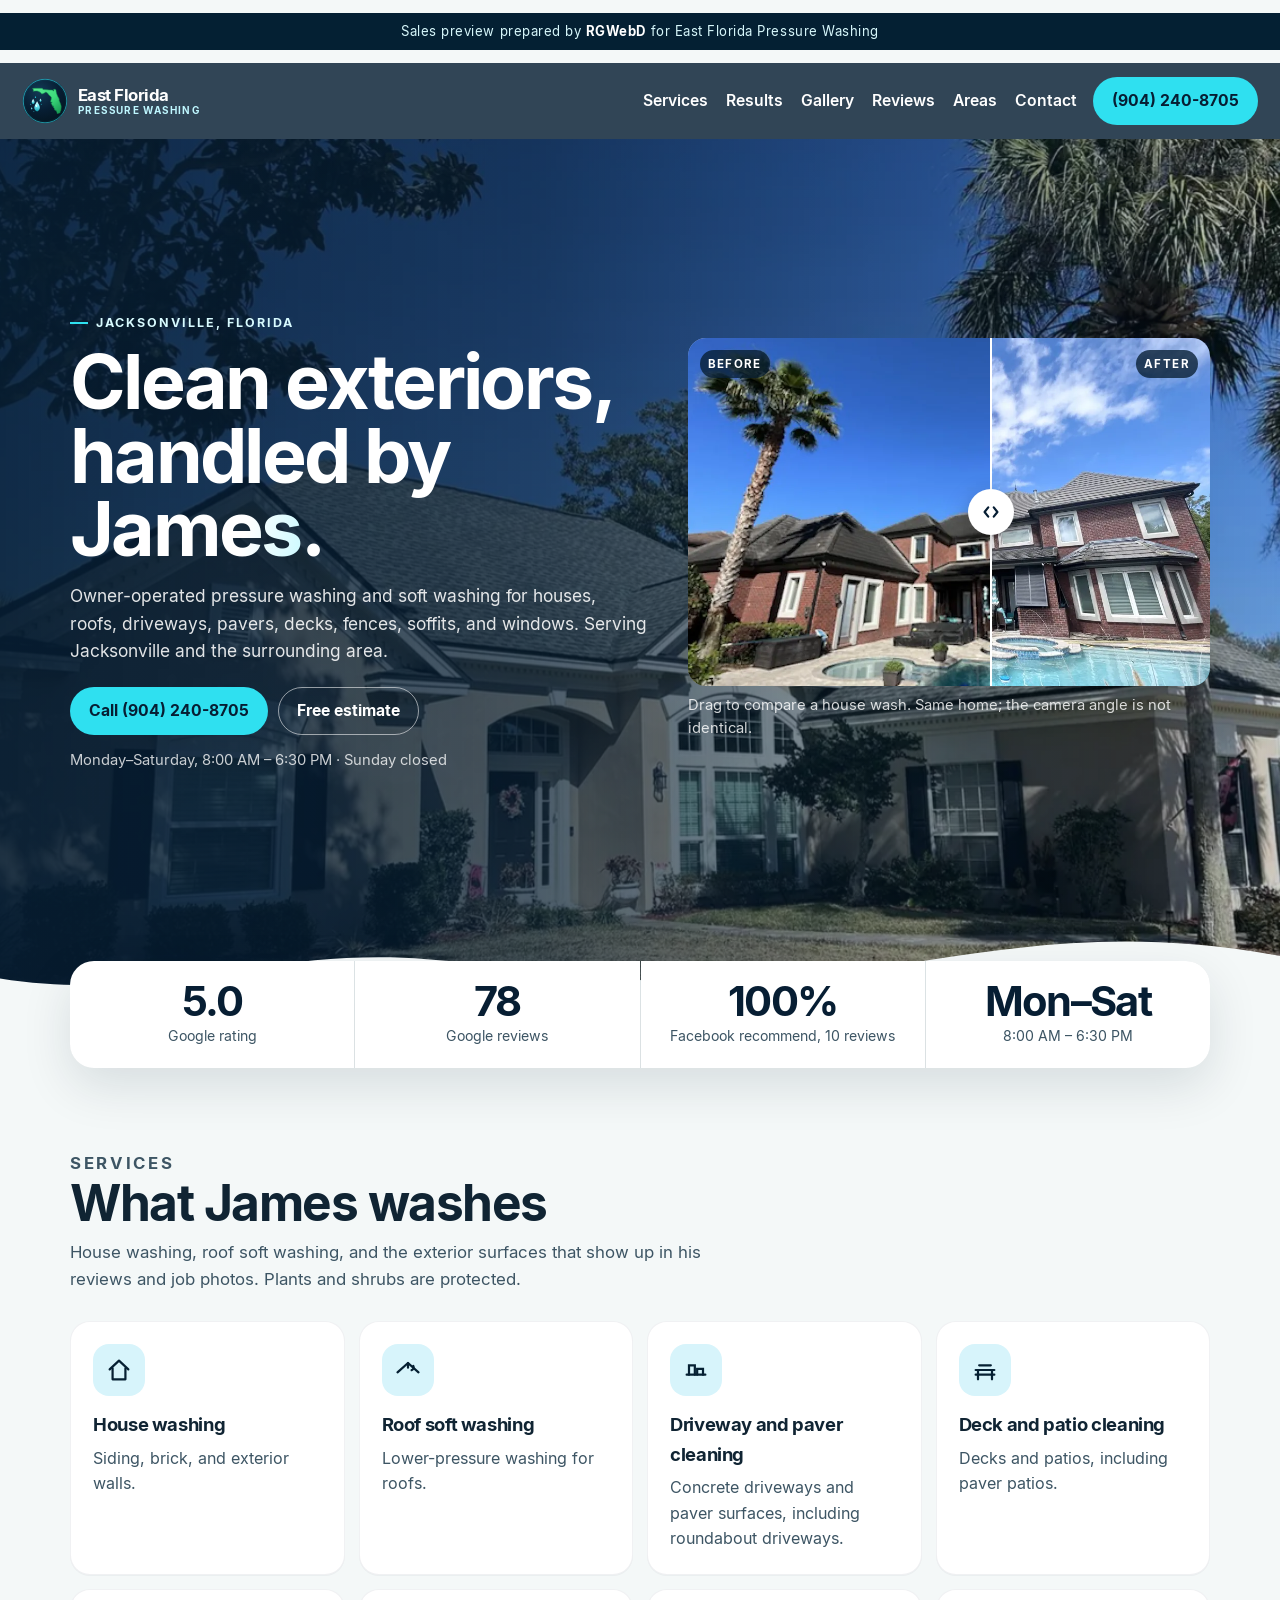
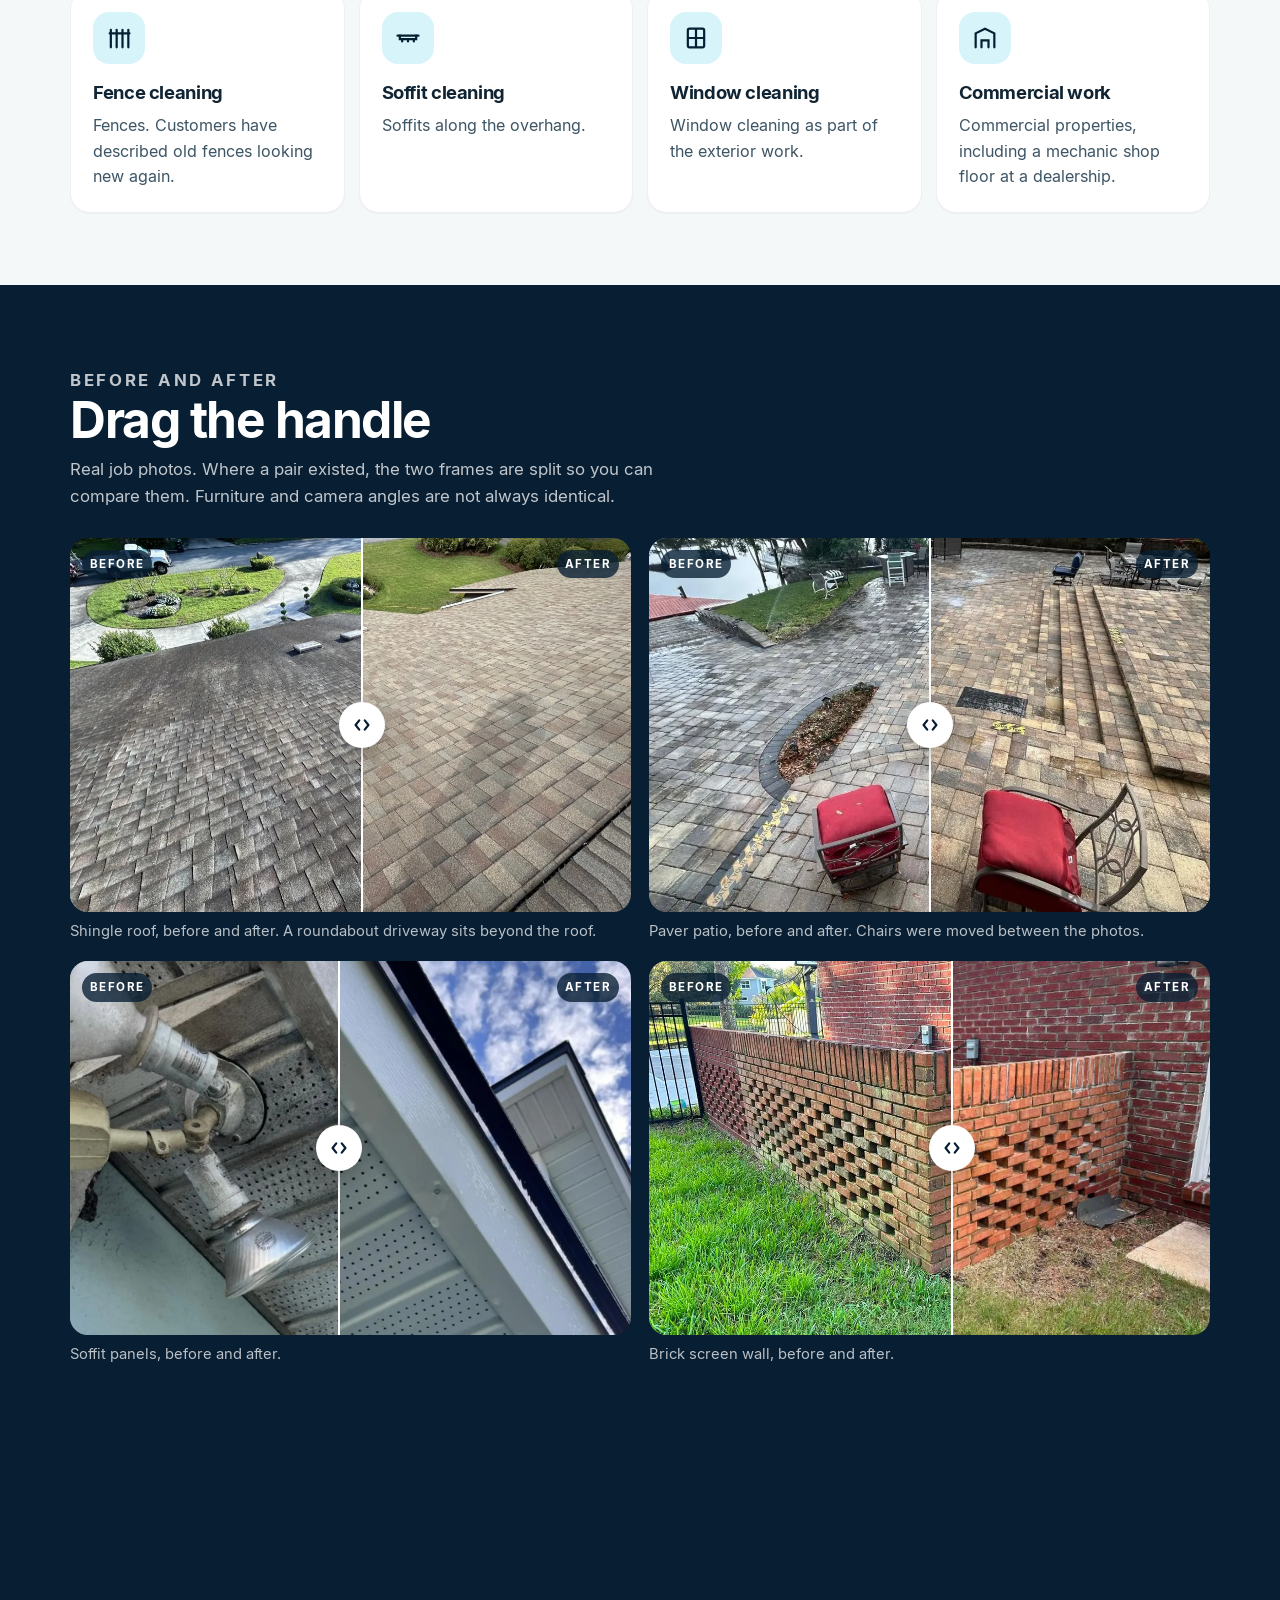
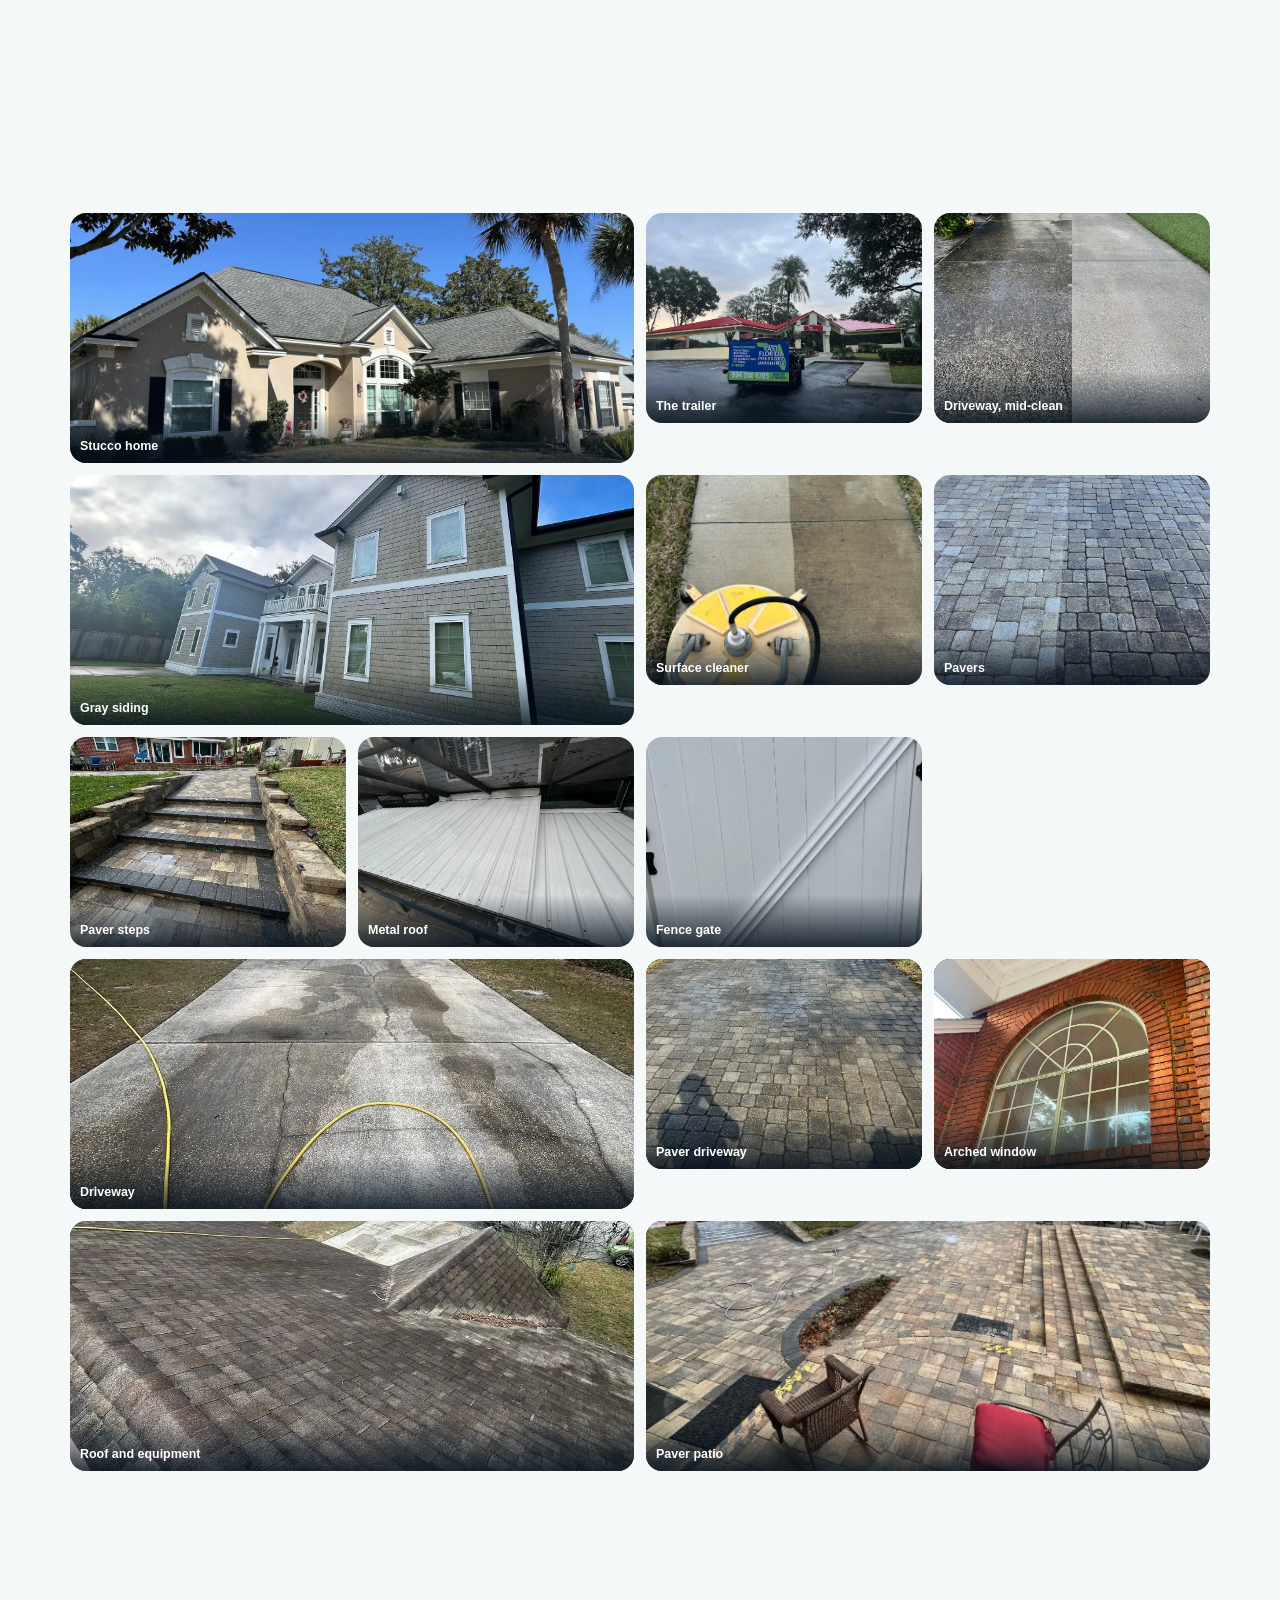
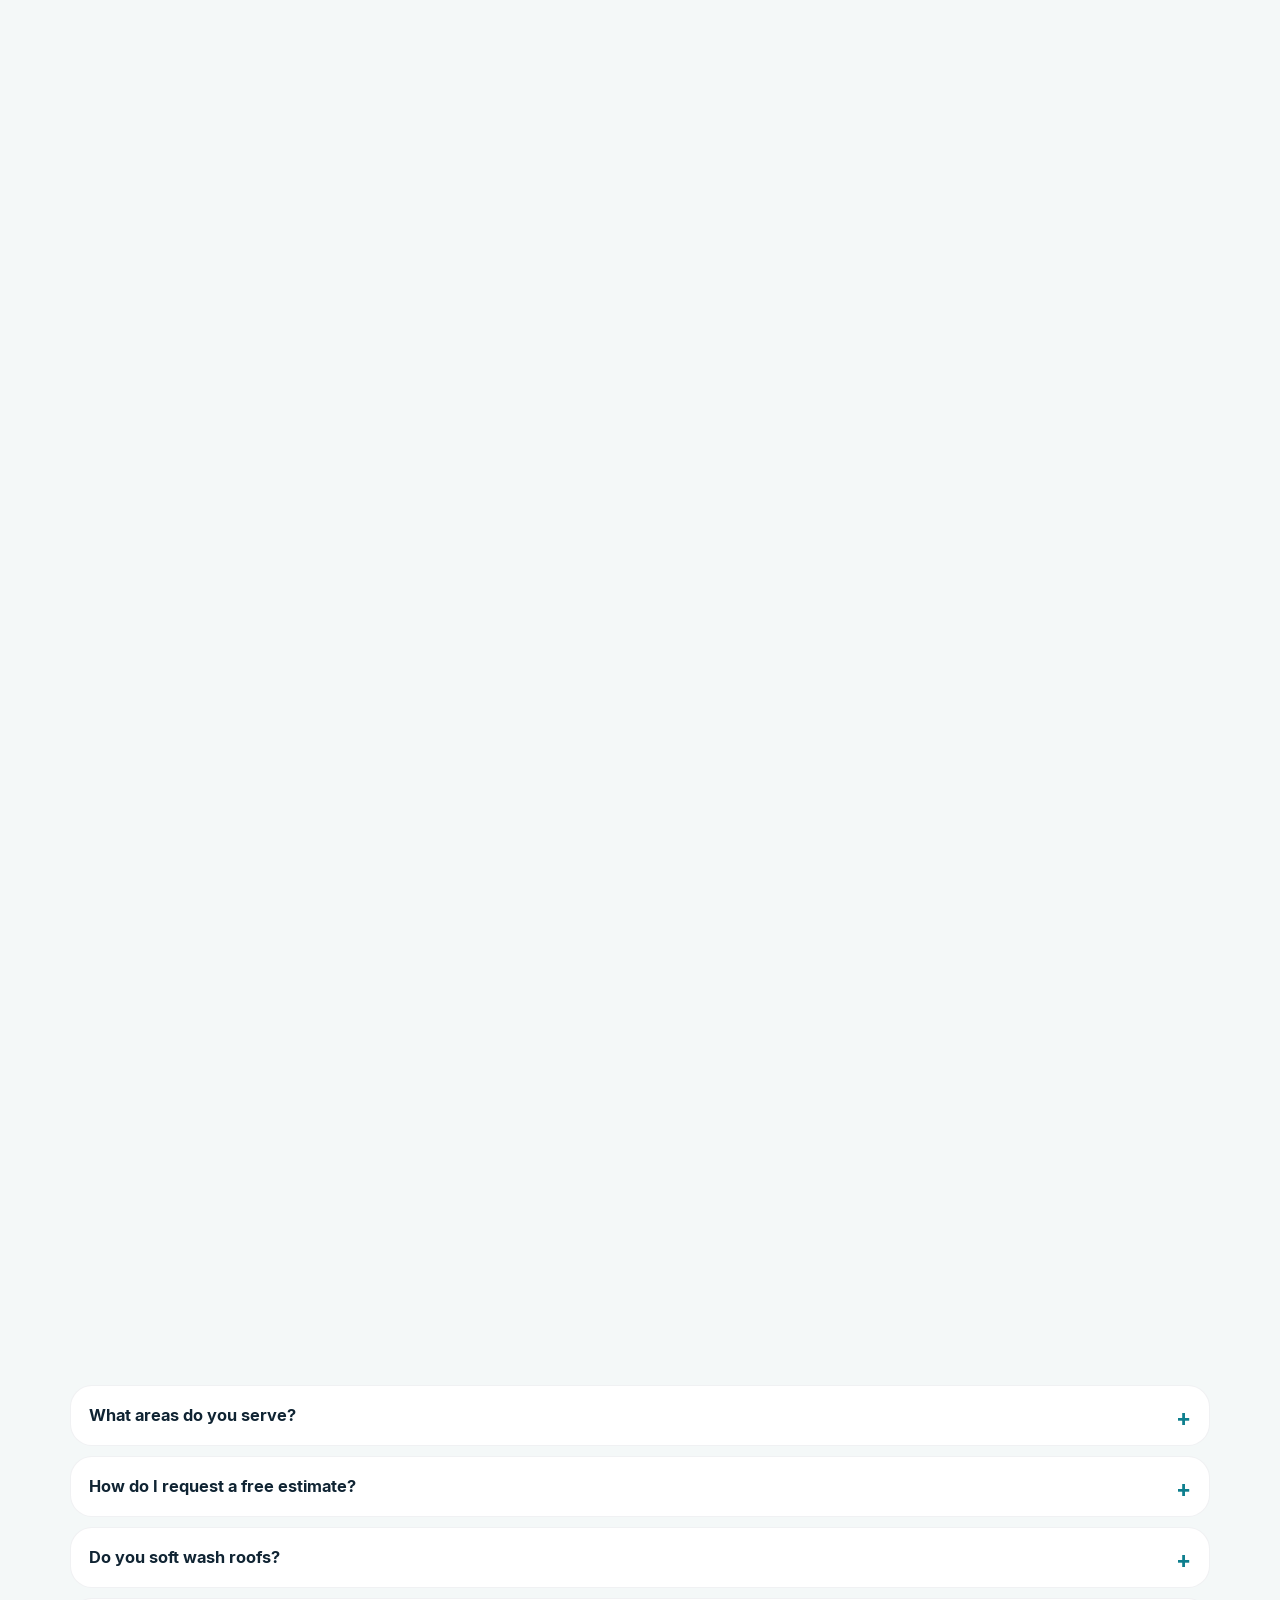
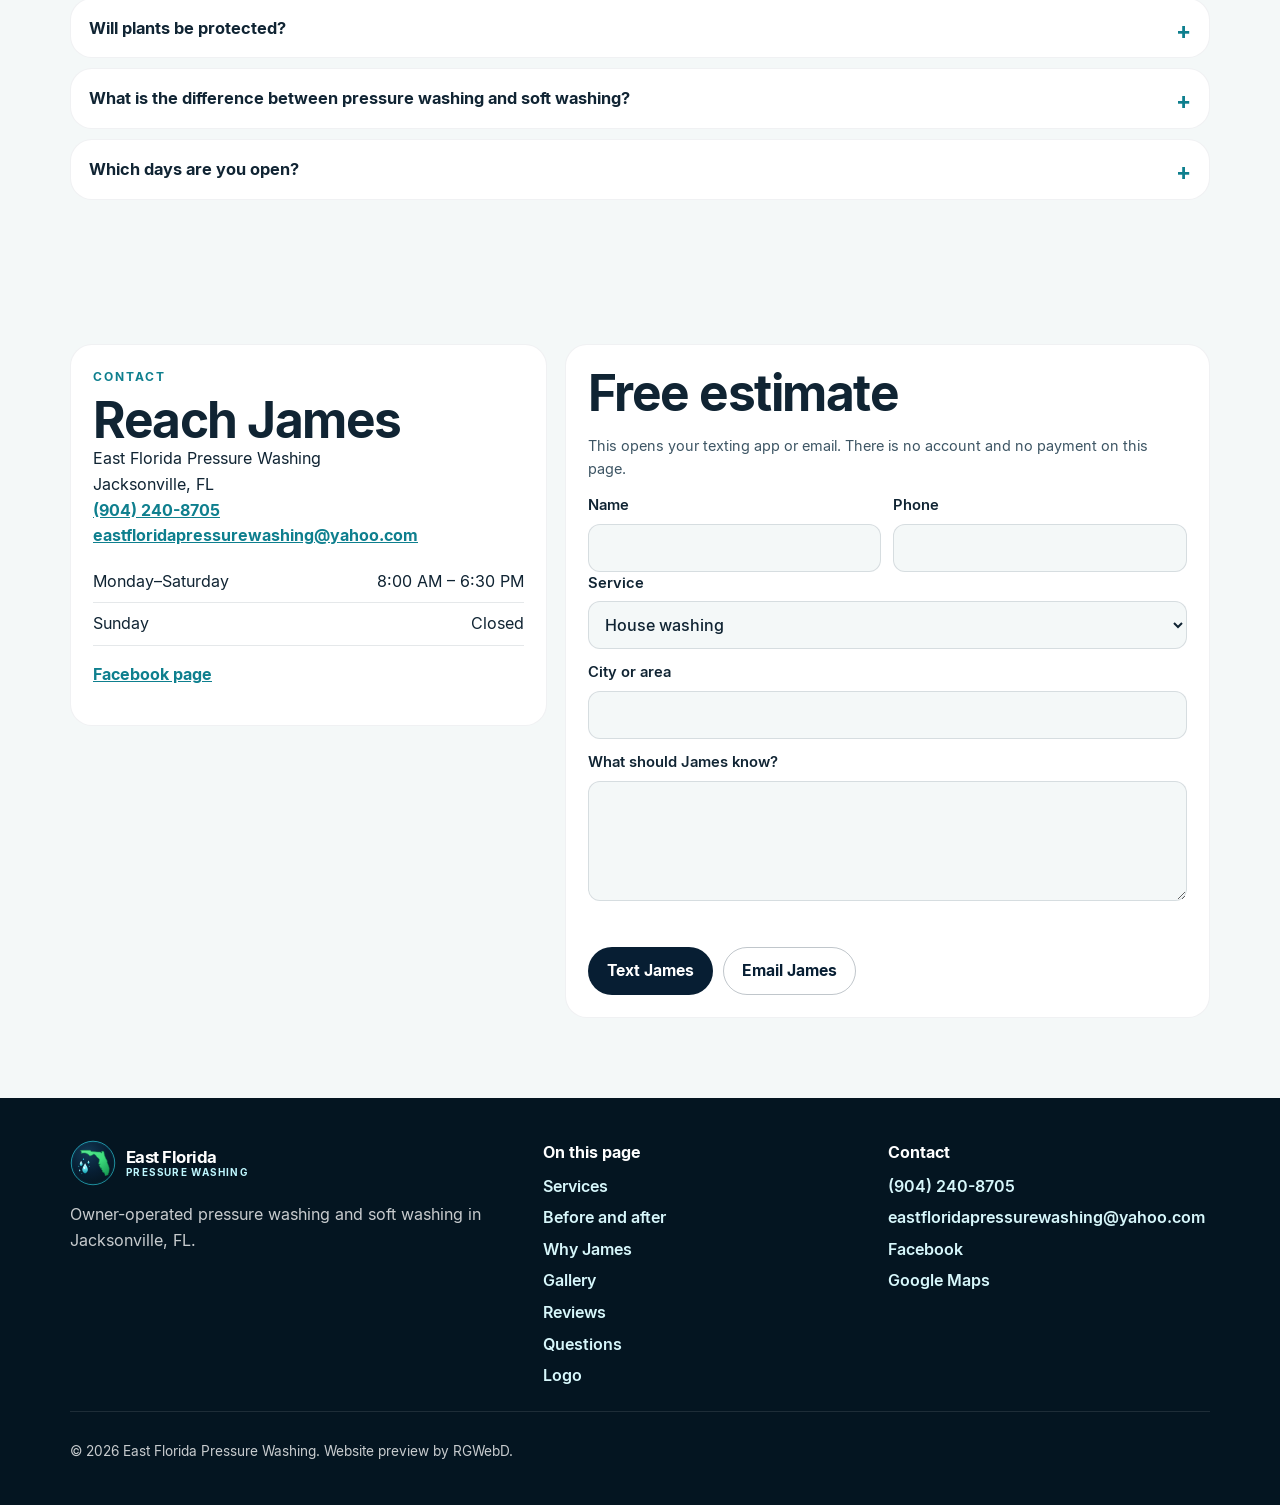
==== index.html @ ca0d7511 "Add the East Florida Pressure Washing preview site and logo. Build a static GitHub Pages site for th" ====
<!doctype html>
<html lang="en">
<head>
  <meta charset="utf-8">
  <meta name="viewport" content="width=device-width, initial-scale=1">
  <title>East Florida Pressure Washing | Jacksonville, FL</title>
  <meta name="description" content="Owner-operated pressure washing and soft washing in Jacksonville, FL. Houses, roofs, driveways, pavers, decks, fences, soffits, and windows. (904) 240-8705.">
  <meta name="theme-color" content="#071e33">
  <meta name="geo.region" content="US-FL">
  <meta name="geo.placename" content="Jacksonville">
  <link rel="icon" href="favicon-32.png" type="image/png" sizes="32x32">
  <link rel="apple-touch-icon" href="apple-touch-icon.png">
  <meta property="og:type" content="website">
  <meta property="og:title" content="East Florida Pressure Washing | Jacksonville, FL">
  <meta property="og:description" content="Owner-operated pressure washing and soft washing in Jacksonville, FL. Call or text James at (904) 240-8705.">
  <meta property="og:image" content="assets/og.jpg">
  <meta property="og:locale" content="en_US">
  <meta name="twitter:card" content="summary_large_image">
  <meta name="twitter:title" content="East Florida Pressure Washing | Jacksonville, FL">
  <meta name="twitter:description" content="Owner-operated pressure washing and soft washing in Jacksonville, FL. Call or text James at (904) 240-8705.">
  <meta name="twitter:image" content="assets/og.jpg">
  <link rel="stylesheet" href="css/styles.css">
  <script>document.documentElement.classList.add("js");</script>
  <script type="application/ld+json">
  {
    "@context": "https://schema.org",
    "@type": "HomeAndConstructionBusiness",
    "name": "East Florida Pressure Washing",
    "description": "Owner-operated pressure washing and soft washing serving Jacksonville, FL and the surrounding area.",
    "telephone": "+19042408705",
    "email": "eastfloridapressurewashing@yahoo.com",
    "image": "assets/og.jpg",
    "address": {
      "@type": "PostalAddress",
      "addressLocality": "Jacksonville",
      "addressRegion": "FL",
      "addressCountry": "US"
    },
    "geo": {
      "@type": "GeoCoordinates",
      "latitude": 30.34499,
      "longitude": -81.683107
    },
    "areaServed": [
      {"@type": "City", "name": "Jacksonville"},
      {"@type": "City", "name": "Orange Park"},
      {"@type": "City", "name": "Mandarin"},
      {"@type": "City", "name": "Arlington"},
      {"@type": "City", "name": "Southside"},
      {"@type": "City", "name": "Jacksonville Beach"},
      {"@type": "City", "name": "St. Johns"},
      {"@type": "City", "name": "Fleming Island"},
      {"@type": "City", "name": "Ponte Vedra"}
    ],
    "openingHoursSpecification": [{
      "@type": "OpeningHoursSpecification",
      "dayOfWeek": ["Monday", "Tuesday", "Wednesday", "Thursday", "Friday", "Saturday"],
      "opens": "08:00",
      "closes": "18:30"
    }],
    "aggregateRating": {
      "@type": "AggregateRating",
      "ratingValue": "5.0",
      "reviewCount": "78",
      "bestRating": "5",
      "worstRating": "1"
    },
    "founder": { "@type": "Person", "name": "James", "jobTitle": "Owner-operator" },
    "sameAs": ["https://www.facebook.com/profile.php?id=100084247641778"],
    "hasMap": "https://www.google.com/maps/place/East+Florida+Pressure+Washing/@30.34499,-81.683107,10z/data=!3m1!4b1!4m6!3m5!1s0x2e1ce07727f0bdd7:0x2def503912a75bde!8m2!3d30.34499!4d-81.683107!16s%2Fg%2F11kryl_qqk",
    "hasOfferCatalog": {
      "@type": "OfferCatalog",
      "name": "Cleaning services",
      "itemListElement": [
        {"@type": "Offer", "itemOffered": {"@type": "Service", "name": "House washing"}},
        {"@type": "Offer", "itemOffered": {"@type": "Service", "name": "Roof soft washing"}},
        {"@type": "Offer", "itemOffered": {"@type": "Service", "name": "Driveway and paver cleaning"}},
        {"@type": "Offer", "itemOffered": {"@type": "Service", "name": "Deck and patio cleaning"}},
        {"@type": "Offer", "itemOffered": {"@type": "Service", "name": "Fence cleaning"}},
        {"@type": "Offer", "itemOffered": {"@type": "Service", "name": "Soffit cleaning"}},
        {"@type": "Offer", "itemOffered": {"@type": "Service", "name": "Window cleaning"}},
        {"@type": "Offer", "itemOffered": {"@type": "Service", "name": "Commercial cleaning"}}
      ]
    },
    "review": [
      {"@type": "Review", "author": {"@type": "Person", "name": "John Conlin"}, "reviewBody": "James arrived to pressure wash my home prior to be painted in the next few days and I also requested that he do my paved driveway. I couldn't be more pleased. The house looks amazing and my driveway looks brand new."},
      {"@type": "Review", "author": {"@type": "Person", "name": "Molly Katsma"}, "reviewBody": "James did an awesome job on our home! He arrived on time and was so professional. The house looks like it's been freshly painted and our old fence looks brand new again!"},
      {"@type": "Review", "author": {"@type": "Person", "name": "Phil Freo Sr."}, "reviewBody": "He did a great job on my roundabout driveway. Would definitely recommend him, I'll be using him again."},
      {"@type": "Review", "author": {"@type": "Person", "name": "Ashley Ann McGehee"}, "reviewBody": "James was awesome! I came home from work to a beautiful house and fence that looked brand new! I was also very grateful to see that my many plants were left unharmed. 10 out of 10 recommend."},
      {"@type": "Review", "author": {"@type": "Person", "name": "Mary Castor"}, "reviewBody": "James soft washed my roof a few weeks ago and I highly recommend him. Not only did he do a great job, but he communicated with me and showed up when he said he would. As a bonus, he's just a nice guy."},
      {"@type": "Review", "author": {"@type": "Person", "name": "Jon Dolman"}, "reviewBody": "James is outstanding and we couldn't be happier with the services he provides. Great young man building his business, works hard and produces great results. Great attention to detail, careful with his equipment around the property and neighborhood, and top notch customer service."},
      {"@type": "Review", "author": {"@type": "Organization", "name": "Guardian Group"}, "reviewBody": "He was on time, polite, and very professional! Highly recommend!"}
    ]
  }
  </script>
</head>
<body>
  <a class="skip" href="#main">Skip to content</a>
  <p class="preview-bar">Sales preview prepared by <strong>RGWebD</strong> for East Florida Pressure Washing</p>
  <header class="site-header">
    <a class="brand" href="index.html">
      <img src="assets/logo/badge.svg" width="46" height="46" alt="">
      <span>East Florida<small>Pressure Washing</small></span>
    </a>
    <button class="nav-toggle" type="button" aria-expanded="false" aria-controls="site-nav">
      <span></span>
      <span class="visually-hidden">Menu</span>
    </button>
    <ul id="site-nav" class="site-nav">
      <li><a href="#services">Services</a></li>
      <li><a href="#results">Results</a></li>
      <li><a href="#gallery">Gallery</a></li>
      <li><a href="#reviews">Reviews</a></li>
      <li><a href="#areas">Areas</a></li>
      <li><a href="#estimate">Contact</a></li>
    </ul>
    <a class="btn btn-aqua header-cta" href="tel:+19042408705">(904) 240-8705</a>
  </header>

  <main id="main">
    <section class="hero">
      <div class="hero-media">
        <img src="assets/img/hero.webp" width="1300" height="974" alt="Single-story stucco home with palm trees and a gray shingle roof" fetchpriority="high">
      </div>
      <div class="hero-shade"></div>
      <div class="drops" aria-hidden="true">
        <i style="left:6%;animation-duration:8.5s"></i>
        <i style="left:14%;width:5px;height:8px;animation-duration:11s;animation-delay:-3s"></i>
        <i style="left:28%;animation-duration:9.5s;animation-delay:-6s"></i>
        <i style="left:46%;width:6px;height:9px;animation-duration:12s;animation-delay:-1s"></i>
        <i style="left:63%;animation-duration:10s;animation-delay:-4s"></i>
        <i style="left:74%;width:5px;height:8px;animation-duration:8s;animation-delay:-7s"></i>
        <i style="left:86%;animation-duration:13s;animation-delay:-2s"></i>
        <i style="left:93%;width:4px;height:7px;animation-duration:9s;animation-delay:-5s"></i>
      </div>
      <div class="wrap hero-grid">
        <div>
          <p class="kicker">Jacksonville, Florida</p>
          <h1>Clean exteriors, handled by <em>James</em>.</h1>
          <p class="hero-lead">Owner-operated pressure washing and soft washing for houses, roofs, driveways, pavers, decks, fences, soffits, and windows. Serving Jacksonville and the surrounding area.</p>
          <div class="hero-actions">
            <a class="btn btn-aqua" href="tel:+19042408705">Call (904) 240-8705</a>
            <a class="btn btn-ghost" href="#estimate">Free estimate</a>
          </div>
          <p class="hero-hours">Monday–Saturday, 8:00 AM – 6:30 PM · Sunday closed</p>
        </div>
        <figure class="ba" data-ba>
          <div class="ba-frame">
            <img class="ba-after" src="assets/img/ba/house-after.webp" width="1080" height="673" alt="After: brick home and pool with a lighter roof and no ladder">
            <div class="ba-before">
              <img src="assets/img/ba/house-before.webp" width="1080" height="673" alt="">
            </div>
            <span class="ba-tag ba-tag-before">Before</span>
            <span class="ba-tag ba-tag-after">After</span>
            <span class="ba-handle" aria-hidden="true"></span>
            <input type="range" min="0" max="100" value="58" aria-label="Drag to compare the house before and after">
          </div>
          <figcaption>Drag to compare a house wash. Same home; the camera angle is not identical.</figcaption>
        </figure>
      </div>
      <svg class="wave" viewBox="0 0 1440 80" preserveAspectRatio="none" aria-hidden="true">
        <path fill="#f4f8f8" d="M0 48c180 32 300-40 480-24s300 48 480 16 300-56 480-20v60H0z"/>
      </svg>
    </section>

    <section class="stats" aria-label="Ratings and hours">
      <div class="wrap">
        <div class="stats-grid">
          <div class="stat">
            <strong data-count="5" data-decimals="1">5.0</strong>
            <span>Google rating</span>
          </div>
          <div class="stat">
            <strong data-count="78">78</strong>
            <span>Google reviews</span>
          </div>
          <div class="stat">
            <strong data-count="100" data-suffix="%">100%</strong>
            <span>Facebook recommend, 10 reviews</span>
          </div>
          <div class="stat">
            <strong>Mon–Sat</strong>
            <span>8:00 AM – 6:30 PM</span>
          </div>
        </div>
      </div>
    </section>

    <section class="section" id="services">
      <div class="wrap">
        <div class="section-head reveal">
          <p class="eyebrow">Services</p>
          <h2>What James washes</h2>
          <p>House washing, roof soft washing, and the exterior surfaces that show up in his reviews and job photos. Plants and shrubs are protected.</p>
        </div>
        <div class="service-grid">
          <article class="service-card reveal">
            <div class="icon" aria-hidden="true"><svg viewBox="0 0 24 24" fill="none" stroke="currentColor" stroke-width="1.7" stroke-linecap="round" stroke-linejoin="round"><path d="M4 11.5 12 4l8 7.5"/><path d="M6.5 10.5V20h11v-9.5"/></svg></div>
            <h3>House washing</h3>
            <p>Siding, brick, and exterior walls.</p>
          </article>
          <article class="service-card reveal">
            <div class="icon" aria-hidden="true"><svg viewBox="0 0 24 24" fill="none" stroke="currentColor" stroke-width="1.7" stroke-linecap="round" stroke-linejoin="round"><path d="M3 14 12 6l9 8"/><path d="M12 6v4"/><path d="M16.5 8.5c.8 1.4.2 3.2-1.4 3.6"/></svg></div>
            <h3>Roof soft washing</h3>
            <p>Lower-pressure washing for roofs.</p>
          </article>
          <article class="service-card reveal">
            <div class="icon" aria-hidden="true"><svg viewBox="0 0 24 24" fill="none" stroke="currentColor" stroke-width="1.7" stroke-linecap="round"><path d="M4 16h16"/><path d="M6 16V8h5v8"/><path d="M13 16v-5h5v5"/></svg></div>
            <h3>Driveway and paver cleaning</h3>
            <p>Concrete driveways and paver surfaces, including roundabout driveways.</p>
          </article>
          <article class="service-card reveal">
            <div class="icon" aria-hidden="true"><svg viewBox="0 0 24 24" fill="none" stroke="currentColor" stroke-width="1.7" stroke-linecap="round"><path d="M4 16h16M4 12h16M7 8h10"/><path d="M6 20v-8M18 20v-8"/></svg></div>
            <h3>Deck and patio cleaning</h3>
            <p>Decks and patios, including paver patios.</p>
          </article>
          <article class="service-card reveal">
            <div class="icon" aria-hidden="true"><svg viewBox="0 0 24 24" fill="none" stroke="currentColor" stroke-width="1.7" stroke-linecap="round"><path d="M5 20V5M10 20V5M15 20V5M20 20V5M4 8h17"/></svg></div>
            <h3>Fence cleaning</h3>
            <p>Fences. Customers have described old fences looking new again.</p>
          </article>
          <article class="service-card reveal">
            <div class="icon" aria-hidden="true"><svg viewBox="0 0 24 24" fill="none" stroke="currentColor" stroke-width="1.7" stroke-linecap="round"><path d="M3 10h18"/><path d="M5 10v3h14v-3"/><path d="M7 13v2M12 13v2M17 13v2"/></svg></div>
            <h3>Soffit cleaning</h3>
            <p>Soffits along the overhang.</p>
          </article>
          <article class="service-card reveal">
            <div class="icon" aria-hidden="true"><svg viewBox="0 0 24 24" fill="none" stroke="currentColor" stroke-width="1.7"><rect x="5" y="4" width="14" height="16" rx="1.5"/><path d="M12 4v16M5 12h14"/></svg></div>
            <h3>Window cleaning</h3>
            <p>Window cleaning as part of the exterior work.</p>
          </article>
          <article class="service-card reveal">
            <div class="icon" aria-hidden="true"><svg viewBox="0 0 24 24" fill="none" stroke="currentColor" stroke-width="1.7" stroke-linecap="round"><path d="M4 20V8l8-4 8 4v12"/><path d="M9 20v-6h6v6"/></svg></div>
            <h3>Commercial work</h3>
            <p>Commercial properties, including a mechanic shop floor at a dealership.</p>
          </article>
        </div>
      </div>
    </section>

    <section class="section results" id="results">
      <div class="wrap">
        <div class="section-head reveal">
          <p class="eyebrow">Before and after</p>
          <h2>Drag the handle</h2>
          <p>Real job photos. Where a pair existed, the two frames are split so you can compare them. Furniture and camera angles are not always identical.</p>
        </div>
        <div class="ba-grid">
          <figure class="ba reveal" data-ba>
            <div class="ba-frame">
              <img class="ba-after" src="assets/img/ba/roof-after.webp" width="1170" height="729" alt="After: lighter shingle roof above a roundabout driveway" loading="lazy">
              <div class="ba-before"><img src="assets/img/ba/roof-before.webp" width="1170" height="729" alt="" loading="lazy"></div>
              <span class="ba-tag ba-tag-before">Before</span>
              <span class="ba-tag ba-tag-after">After</span>
              <span class="ba-handle" aria-hidden="true"></span>
              <input type="range" min="0" max="100" value="52" aria-label="Compare roof before and after">
            </div>
            <figcaption>Shingle roof, before and after. A roundabout driveway sits beyond the roof.</figcaption>
          </figure>
          <figure class="ba reveal" data-ba>
            <div class="ba-frame">
              <img class="ba-after" src="assets/img/ba/patio-after.webp" width="1170" height="679" alt="After: lighter paver patio beside the water" loading="lazy">
              <div class="ba-before"><img src="assets/img/ba/patio-before.webp" width="1170" height="678" alt="" loading="lazy"></div>
              <span class="ba-tag ba-tag-before">Before</span>
              <span class="ba-tag ba-tag-after">After</span>
              <span class="ba-handle" aria-hidden="true"></span>
              <input type="range" min="0" max="100" value="50" aria-label="Compare paver patio before and after">
            </div>
            <figcaption>Paver patio, before and after. Chairs were moved between the photos.</figcaption>
          </figure>
          <figure class="ba reveal" data-ba>
            <div class="ba-frame">
              <img class="ba-after" src="assets/img/ba/soffit-after.webp" width="1536" height="958" alt="After: clean white soffit panels and light fixtures" loading="lazy">
              <div class="ba-before"><img src="assets/img/ba/soffit-before.webp" width="1536" height="958" alt="" loading="lazy"></div>
              <span class="ba-tag ba-tag-before">Before</span>
              <span class="ba-tag ba-tag-after">After</span>
              <span class="ba-handle" aria-hidden="true"></span>
              <input type="range" min="0" max="100" value="48" aria-label="Compare soffit before and after">
            </div>
            <figcaption>Soffit panels, before and after.</figcaption>
          </figure>
          <figure class="ba reveal" data-ba>
            <div class="ba-frame">
              <img class="ba-after" src="assets/img/ba/brick-after.webp" width="1300" height="974" alt="After: cleaner red brick screen wall" loading="lazy">
              <div class="ba-before"><img src="assets/img/ba/brick-before.webp" width="1105" height="827" alt="" loading="lazy"></div>
              <span class="ba-tag ba-tag-before">Before</span>
              <span class="ba-tag ba-tag-after">After</span>
              <span class="ba-handle" aria-hidden="true"></span>
              <input type="range" min="0" max="100" value="54" aria-label="Compare brick screen wall before and after">
            </div>
            <figcaption>Brick screen wall, before and after.</figcaption>
          </figure>
          <figure class="ba reveal" data-ba>
            <div class="ba-frame">
              <img class="ba-after" src="assets/img/ba/foundation-after.webp" width="1800" height="1350" alt="After: brick at the base of a home with the dark band cleaned" loading="lazy">
              <div class="ba-before"><img src="assets/img/ba/foundation-before.webp" width="1800" height="1350" alt="" loading="lazy"></div>
              <span class="ba-tag ba-tag-before">Before</span>
              <span class="ba-tag ba-tag-after">After</span>
              <span class="ba-handle" aria-hidden="true"></span>
              <input type="range" min="0" max="100" value="50" aria-label="Compare brick at the base of a home before and after">
            </div>
            <figcaption>Brick along the base of a home, before and after.</figcaption>
          </figure>
          <figure class="ba reveal" data-ba>
            <div class="ba-frame">
              <img class="ba-after" src="assets/img/ba/concrete-after.webp" width="1080" height="673" alt="After: cleaner concrete wall on a low building" loading="lazy">
              <div class="ba-before"><img src="assets/img/ba/concrete-before.webp" width="1080" height="673" alt="" loading="lazy"></div>
              <span class="ba-tag ba-tag-before">Before</span>
              <span class="ba-tag ba-tag-after">After</span>
              <span class="ba-handle" aria-hidden="true"></span>
              <input type="range" min="0" max="100" value="46" aria-label="Compare concrete wall before and after">
            </div>
            <figcaption>Concrete wall, before and after.</figcaption>
          </figure>
        </div>
      </div>
    </section>

    <section class="section" id="why">
      <div class="wrap">
        <div class="section-head reveal">
          <p class="eyebrow">Why James</p>
          <h2>One person, on the property</h2>
          <p>East Florida Pressure Washing is owner-operated. The notes below come from how customers describe the work, not from a script.</p>
        </div>
        <div class="why-layout">
          <blockquote class="quote-card reveal">
            <p>“The house looks amazing and my driveway looks brand new.”</p>
            <footer>John Conlin</footer>
          </blockquote>
          <article class="why-card reveal">
            <div class="mark" aria-hidden="true">
              <svg width="22" height="22" viewBox="0 0 24 24" fill="none" stroke="currentColor" stroke-width="1.8"><circle cx="12" cy="8" r="3"/><path d="M5 19c1.5-3 3.8-4.5 7-4.5S17.5 16 19 19"/></svg>
            </div>
            <h3>Owner-operated</h3>
            <p>James does the work. Reviews address him by name, and Jon Dolman described him as a young man building his business.</p>
          </article>
          <article class="why-card reveal">
            <div class="mark" aria-hidden="true">
              <svg width="22" height="22" viewBox="0 0 24 24" fill="none" stroke="currentColor" stroke-width="1.8"><circle cx="12" cy="12" r="8"/><path d="M12 8v5l3 2"/></svg>
            </div>
            <h3>On time</h3>
            <p>Molly Katsma, Mary Castor, and Guardian Group each mentioned that he arrived or showed up when he said he would.</p>
          </article>
          <article class="why-card reveal">
            <div class="mark" aria-hidden="true">
              <svg width="22" height="22" viewBox="0 0 24 24" fill="none" stroke="currentColor" stroke-width="1.8" stroke-linecap="round"><path d="M5 20c6-2 8-8 7-14 6 2 8 8 7 14"/><path d="M12 20V9"/></svg>
            </div>
            <h3>Plant-safe</h3>
            <p>Plants and shrubs are protected. Ashley Ann McGehee wrote that her many plants were left unharmed.</p>
          </article>
          <article class="why-card reveal">
            <div class="mark" aria-hidden="true">
              <svg width="22" height="22" viewBox="0 0 24 24" fill="none" stroke="currentColor" stroke-width="1.8"><circle cx="11" cy="11" r="6"/><path d="m20 20-3.5-3.5"/></svg>
            </div>
            <h3>Attention to detail</h3>
            <p>Jon Dolman noted careful work around the property and the neighborhood, and careful handling of the equipment.</p>
          </article>
        </div>
      </div>
    </section>

    <section class="section" id="process" style="padding-top:0">
      <div class="wrap">
        <div class="section-head reveal">
          <p class="eyebrow">How it goes</p>
          <h2>From the first text to the wash</h2>
        </div>
        <ol class="process-list">
          <li class="reveal">
            <h3>Ask for a free estimate</h3>
            <p>Call, text, or email James, or use the form on this page. It opens a text or an email. Nothing is stored here.</p>
          </li>
          <li class="reveal">
            <h3>Set a time</h3>
            <p>James tells you when he will be there. Customers mention him showing up when he said he would.</p>
          </li>
          <li class="reveal">
            <h3>Protect the plants</h3>
            <p>Plants and shrubs are protected while he works.</p>
          </li>
          <li class="reveal">
            <h3>Wash what you agreed on</h3>
            <p>House, roof, driveway, pavers, deck, patio, fence, soffit, windows, or a commercial space such as a shop floor.</p>
          </li>
        </ol>
      </div>
    </section>

    <section class="section" id="gallery" style="padding-top:10px">
      <div class="wrap">
        <div class="section-head reveal">
          <p class="eyebrow">Gallery</p>
          <h2>From the job photos</h2>
          <p>Houses, roofs, driveways, pavers, a surface cleaner, a fence, and the trailer. Tap a photo to open it.</p>
        </div>
        <div class="gallery-grid reveal">
          <button class="shot wide" type="button"><img src="assets/img/hero.webp" width="1300" height="974" alt="Single-story stucco home with palm trees and a gray shingle roof" loading="lazy"><span>Stucco home</span></button>
          <button class="shot tall" type="button"><img src="assets/img/gallery/trailer.webp" width="1530" height="1147" alt="East Florida Pressure Washing trailer parked outside a commercial building" loading="lazy"><span>The trailer</span></button>
          <button class="shot" type="button"><img src="assets/img/gallery/driveway-line.webp" width="1080" height="1350" alt="Concrete driveway cleaned on the right side and still dark on the left" loading="lazy"><span>Driveway, mid-clean</span></button>
          <button class="shot wide" type="button"><img src="assets/img/gallery/gray-house.webp" width="1800" height="1350" alt="Two-story house with gray siding, white trim, and a white brick base" loading="lazy"><span>Gray siding</span></button>
          <button class="shot" type="button"><img src="assets/img/gallery/surface-cleaner.webp" width="1147" height="1530" alt="Yellow surface cleaner on a sidewalk, clean concrete beside concrete that is still dark" loading="lazy"><span>Surface cleaner</span></button>
          <button class="shot" type="button"><img src="assets/img/gallery/pavers-progress.webp" width="974" height="1300" alt="Paver surface with a cleaned section beside pavers that are still dark" loading="lazy"><span>Pavers</span></button>
          <button class="shot tall" type="button"><img src="assets/img/gallery/paver-steps.webp" width="974" height="1300" alt="Paver steps and landing behind a brick home" loading="lazy"><span>Paver steps</span></button>
          <button class="shot" type="button"><img src="assets/img/gallery/metal-roof.webp" width="1800" height="1350" alt="White metal roof panels beside a gutter" loading="lazy"><span>Metal roof</span></button>
          <button class="shot" type="button"><img src="assets/img/gallery/fence.webp" width="1350" height="1800" alt="White vinyl fence gate with a yellow hose at the ground" loading="lazy"><span>Fence gate</span></button>
          <button class="shot wide" type="button"><img src="assets/img/gallery/driveway-house.webp" width="974" height="1300" alt="Concrete driveway in front of a one-story house, with a yellow hose on the concrete" loading="lazy"><span>Driveway</span></button>
          <button class="shot" type="button"><img src="assets/img/gallery/paver-driveway.webp" width="827" height="1105" alt="Paver driveway in front of a light-colored house" loading="lazy"><span>Paver driveway</span></button>
          <button class="shot" type="button"><img src="assets/img/gallery/window.webp" width="1800" height="1350" alt="Arched window set in a red brick wall" loading="lazy"><span>Arched window</span></button>
          <button class="shot wide" type="button"><img src="assets/img/gallery/roof-equipment.webp" width="974" height="1300" alt="Shingle roof with washing equipment and a truck in the driveway below" loading="lazy"><span>Roof and equipment</span></button>
          <button class="shot wide" type="button"><img src="assets/img/gallery/patio.webp" width="1170" height="679" alt="Paver patio beside the water" loading="lazy"><span>Paver patio</span></button>
        </div>
      </div>
    </section>

    <section class="section" id="reviews">
      <div class="wrap">
        <div class="section-head reveal">
          <p class="eyebrow">Reviews</p>
          <h2>5.0 from 78 Google reviews</h2>
          <p>Facebook also shows 100% recommend from 10 reviews. These are the words, unedited.</p>
        </div>
        <div class="carousel reveal" data-carousel aria-roledescription="carousel" aria-label="Customer reviews">
          <div class="carousel-viewport">
            <div class="carousel-track">
              <blockquote class="review"><p>James arrived to pressure wash my home prior to be painted in the next few days and I also requested that he do my paved driveway. I couldn't be more pleased. The house looks amazing and my driveway looks brand new.</p><footer>John Conlin</footer></blockquote>
              <blockquote class="review"><p>James did an awesome job on our home! He arrived on time and was so professional. The house looks like it's been freshly painted and our old fence looks brand new again!</p><footer>Molly Katsma</footer></blockquote>
              <blockquote class="review"><p>He did a great job on my roundabout driveway. Would definitely recommend him, I'll be using him again.</p><footer>Phil Freo Sr.</footer></blockquote>
              <blockquote class="review"><p>James was awesome! I came home from work to a beautiful house and fence that looked brand new! I was also very grateful to see that my many plants were left unharmed. 10 out of 10 recommend.</p><footer>Ashley Ann McGehee</footer></blockquote>
              <blockquote class="review"><p>James soft washed my roof a few weeks ago and I highly recommend him. Not only did he do a great job, but he communicated with me and showed up when he said he would. As a bonus, he's just a nice guy.</p><footer>Mary Castor</footer></blockquote>
              <blockquote class="review"><p>James is outstanding and we couldn't be happier with the services he provides. Great young man building his business, works hard and produces great results. Great attention to detail, careful with his equipment around the property and neighborhood, and top notch customer service.</p><footer>Jon Dolman</footer></blockquote>
              <blockquote class="review"><p>He was on time, polite, and very professional! Highly recommend!</p><footer>Guardian Group</footer></blockquote>
            </div>
          </div>
          <div class="carousel-controls">
            <button type="button" data-prev aria-label="Previous reviews">←</button>
            <button type="button" data-next aria-label="Next reviews">→</button>
            <div class="dots"></div>
          </div>
        </div>
      </div>
    </section>

    <section class="section" id="areas" style="padding-top:0">
      <div class="wrap split">
        <div class="reveal">
          <p class="eyebrow">Service area</p>
          <h2>Jacksonville and nearby</h2>
          <p class="area-note">East Florida Pressure Washing is a service-area business in Jacksonville, FL. There is no storefront address. These are areas served, along with the surrounding area.</p>
          <div class="area-actions">
            <a class="btn btn-navy" href="https://www.google.com/maps/place/East+Florida+Pressure+Washing/@30.34499,-81.683107,10z/data=!3m1!4b1!4m6!3m5!1s0x2e1ce07727f0bdd7:0x2def503912a75bde!8m2!3d30.34499!4d-81.683107!16s%2Fg%2F11kryl_qqk" target="_blank" rel="noopener noreferrer">Open Google Maps</a>
            <a class="btn btn-line" href="https://www.facebook.com/profile.php?id=100084247641778" target="_blank" rel="noopener noreferrer">Facebook</a>
          </div>
        </div>
        <div class="area-board reveal">
          <p class="hub"><small>Based in</small>Jacksonville</p>
          <ul class="cities">
            <li>Orange Park</li>
            <li>Mandarin</li>
            <li>Arlington</li>
            <li>Southside</li>
            <li>Jacksonville Beach</li>
            <li>St. Johns</li>
            <li>Fleming Island</li>
            <li>Ponte Vedra</li>
          </ul>
        </div>
      </div>
    </section>

    <section class="section" id="community" style="padding-top:0">
      <div class="wrap">
        <article class="community-card reveal">
          <p class="eyebrow">Community</p>
          <h2>Duval Motor Co. project</h2>
          <p>James helped with the Duval Motor Co. community project at Matthew W. Gilbert Career Exploration Academy.</p>
        </article>
      </div>
    </section>

    <section class="section" id="faq" style="padding-top:0">
      <div class="wrap">
        <div class="section-head reveal">
          <p class="eyebrow">Questions</p>
          <h2>Before you call</h2>
        </div>
        <div class="faq-list">
          <article class="faq-item">
            <h3><button type="button" aria-expanded="false" aria-controls="faq1" id="faq1-btn">What areas do you serve?</button></h3>
            <div class="faq-panel" id="faq1" role="region" aria-labelledby="faq1-btn" hidden>
              <p>Jacksonville, FL and the surrounding area, including Orange Park, Mandarin, Arlington, Southside, Jacksonville Beach, St. Johns, Fleming Island, and Ponte Vedra.</p>
            </div>
          </article>
          <article class="faq-item">
            <h3><button type="button" aria-expanded="false" aria-controls="faq2" id="faq2-btn">How do I request a free estimate?</button></h3>
            <div class="faq-panel" id="faq2" role="region" aria-labelledby="faq2-btn" hidden>
              <p>Call or text (904) 240-8705, or email eastfloridapressurewashing@yahoo.com. The form on this page opens a text or an email with what you typed. This site does not store the message.</p>
            </div>
          </article>
          <article class="faq-item">
            <h3><button type="button" aria-expanded="false" aria-controls="faq3" id="faq3-btn">Do you soft wash roofs?</button></h3>
            <div class="faq-panel" id="faq3" role="region" aria-labelledby="faq3-btn" hidden>
              <p>Yes. Roof soft washing is one of the services, along with house washing and the other exterior cleaning listed above.</p>
            </div>
          </article>
          <article class="faq-item">
            <h3><button type="button" aria-expanded="false" aria-controls="faq4" id="faq4-btn">Will plants be protected?</button></h3>
            <div class="faq-panel" id="faq4" role="region" aria-labelledby="faq4-btn" hidden>
              <p>Yes. Plants and shrubs are protected. Tell James about anything in the yard that needs special care when you schedule.</p>
            </div>
          </article>
          <article class="faq-item">
            <h3><button type="button" aria-expanded="false" aria-controls="faq5" id="faq5-btn">What is the difference between pressure washing and soft washing?</button></h3>
            <div class="faq-panel" id="faq5" role="region" aria-labelledby="faq5-btn" hidden>
              <p>Pressure washing uses a stronger stream and is suited to hard surfaces such as concrete. Soft washing uses lower pressure and is the approach used here for roofs. James matches the work to the surface you asked him to clean.</p>
            </div>
          </article>
          <article class="faq-item">
            <h3><button type="button" aria-expanded="false" aria-controls="faq6" id="faq6-btn">Which days are you open?</button></h3>
            <div class="faq-panel" id="faq6" role="region" aria-labelledby="faq6-btn" hidden>
              <p>Monday through Saturday, 8:00 AM to 6:30 PM. Closed Sunday.</p>
            </div>
          </article>
        </div>
      </div>
    </section>

    <section class="section" id="estimate">
      <div class="wrap contact-grid">
        <div class="info-card reveal">
          <p class="eyebrow">Contact</p>
          <h2>Reach James</h2>
          <address>
            East Florida Pressure Washing<br>
            Jacksonville, FL<br>
            <a href="tel:+19042408705">(904) 240-8705</a><br>
            <a href="mailto:eastfloridapressurewashing@yahoo.com">eastfloridapressurewashing@yahoo.com</a>
          </address>
          <ul class="hours">
            <li><span>Monday–Saturday</span><span>8:00 AM – 6:30 PM</span></li>
            <li><span>Sunday</span><span>Closed</span></li>
          </ul>
          <p><a href="https://www.facebook.com/profile.php?id=100084247641778" target="_blank" rel="noopener noreferrer">Facebook page</a></p>
        </div>
        <form class="form-card reveal" id="estimate-form" action="#" novalidate>
          <h2>Free estimate</h2>
          <p class="form-note">This opens your texting app or email. There is no account and no payment on this page.</p>
          <div class="form-grid two">
            <label>Name
              <input id="name" name="name" autocomplete="name" required>
            </label>
            <label>Phone
              <input id="phone" name="phone" type="tel" autocomplete="tel" inputmode="tel" required>
            </label>
          </div>
          <div class="form-grid">
            <label>Service
              <select id="service" name="service">
                <option>House washing</option>
                <option>Roof soft washing</option>
                <option>Driveway and paver cleaning</option>
                <option>Deck and patio cleaning</option>
                <option>Fence cleaning</option>
                <option>Soffit cleaning</option>
                <option>Window cleaning</option>
                <option>Commercial work</option>
                <option>Not sure yet</option>
              </select>
            </label>
            <label>City or area
              <input id="area" name="area" autocomplete="address-level2">
            </label>
            <label>What should James know?
              <textarea id="message" name="message"></textarea>
            </label>
          </div>
          <p class="form-error" id="form-error" role="alert"></p>
          <div class="form-actions">
            <button class="btn btn-navy" type="button" data-sms>Text James</button>
            <button class="btn btn-line" type="button" data-email>Email James</button>
          </div>
          <noscript>
            <p>Call or text (904) 240-8705, or email eastfloridapressurewashing@yahoo.com.</p>
          </noscript>
        </form>
      </div>
    </section>
  </main>

  <footer class="site-footer">
    <div class="wrap footer-grid">
      <div>
        <a class="brand footer-brand" href="index.html">
          <img src="assets/logo/badge.svg" width="52" height="52" alt="">
          <span>East Florida<small>Pressure Washing</small></span>
        </a>
        <p>Owner-operated pressure washing and soft washing in Jacksonville, FL.</p>
      </div>
      <div>
        <h2>On this page</h2>
        <ul>
          <li><a href="#services">Services</a></li>
          <li><a href="#results">Before and after</a></li>
          <li><a href="#why">Why James</a></li>
          <li><a href="#gallery">Gallery</a></li>
          <li><a href="#reviews">Reviews</a></li>
          <li><a href="#faq">Questions</a></li>
          <li><a href="logo.html">Logo</a></li>
        </ul>
      </div>
      <div>
        <h2>Contact</h2>
        <ul>
          <li><a href="tel:+19042408705">(904) 240-8705</a></li>
          <li><a href="mailto:eastfloridapressurewashing@yahoo.com">eastfloridapressurewashing@yahoo.com</a></li>
          <li><a href="https://www.facebook.com/profile.php?id=100084247641778" target="_blank" rel="noopener noreferrer">Facebook</a></li>
          <li><a href="https://www.google.com/maps/place/East+Florida+Pressure+Washing/@30.34499,-81.683107,10z/data=!3m1!4b1!4m6!3m5!1s0x2e1ce07727f0bdd7:0x2def503912a75bde!8m2!3d30.34499!4d-81.683107!16s%2Fg%2F11kryl_qqk" target="_blank" rel="noopener noreferrer">Google Maps</a></li>
        </ul>
      </div>
    </div>
    <div class="wrap footer-base">
      <p>© 2026 East Florida Pressure Washing. Website preview by RGWebD.</p>
    </div>
  </footer>

  <nav class="callbar" aria-label="Quick contact">
    <a href="tel:+19042408705">Call</a>
    <a href="sms:+19042408705">Text</a>
    <a href="#estimate">Free estimate</a>
  </nav>

  <dialog class="lightbox" id="lightbox" aria-label="Photo">
    <div class="lightbox-bar">
      <button type="button" data-light-prev>Previous</button>
      <p id="lightbox-cap"></p>
      <button type="button" data-light-next>Next</button>
      <button type="button" data-close>Close</button>
    </div>
    <img id="lightbox-img" alt="">
  </dialog>
  <script src="js/main.js"></script>
</body>
</html>
---- css/styles.css ----
@font-face {
  font-family: Inter;
  src: url("../assets/fonts/Inter-Regular.woff2") format("woff2");
  font-weight: 400;
  font-style: normal;
  font-display: swap;
}
@font-face {
  font-family: Inter;
  src: url("../assets/fonts/Inter-Medium.woff2") format("woff2");
  font-weight: 500;
  font-style: normal;
  font-display: swap;
}
@font-face {
  font-family: Inter;
  src: url("../assets/fonts/Inter-SemiBold.woff2") format("woff2");
  font-weight: 600;
  font-style: normal;
  font-display: swap;
}
@font-face {
  font-family: Inter;
  src: url("../assets/fonts/Inter-Bold.woff2") format("woff2");
  font-weight: 700;
  font-style: normal;
  font-display: swap;
}

:root {
  --navy: #071e33;
  --navy-2: #0c3148;
  --ink: #102433;
  --muted: #3d5564;
  --aqua: #2fe0f0;
  --aqua-deep: #0e7f8e;
  --green: #1f9d57;
  --foam: #f4f8f8;
  --white: #ffffff;
  --line: rgba(7, 30, 51, 0.1);
  --shadow: 0 18px 50px rgba(7, 30, 51, 0.12);
  --header: 76px;
  --radius: 22px;
  --sans: Inter, "Segoe UI", Helvetica, Arial, sans-serif;
}

*,
*::before,
*::after { box-sizing: border-box; }

html { scroll-behavior: smooth; scroll-padding-top: 84px; }

body {
  margin: 0;
  font-family: var(--sans);
  color: var(--ink);
  background: var(--foam);
  line-height: 1.6;
  overflow-x: clip;
  color-scheme: light;
}

img { max-width: 100%; height: auto; }

a { color: var(--aqua-deep); }

a:hover { color: #085e69; }

:focus-visible {
  outline: 3px solid var(--aqua);
  outline-offset: 3px;
}

::selection { background: #b8f6ee; color: var(--navy); }

.skip {
  position: absolute;
  left: 12px;
  top: -48px;
  z-index: 80;
  background: white;
  color: var(--navy);
  padding: 8px 12px;
  border-radius: 8px;
  font-weight: 700;
  text-decoration: none;
}

.skip:focus { top: 12px; }

.visually-hidden {
  position: absolute;
  width: 1px;
  height: 1px;
  padding: 0;
  margin: -1px;
  overflow: hidden;
  clip: rect(0, 0, 0, 0);
  white-space: nowrap;
  border: 0;
}

.wrap {
  width: min(1140px, calc(100% - 32px));
  margin-inline: auto;
}

.preview-bar {
  background: #042033;
  color: #d7f7fb;
  text-align: center;
  font-size: 0.82rem;
  letter-spacing: 0.04em;
  padding: 8px 16px;
}

.preview-bar strong { color: white; font-weight: 700; }

.site-header {
  position: sticky;
  top: 0;
  z-index: 40;
  display: flex;
  align-items: center;
  gap: 16px;
  min-height: var(--header);
  padding: 0 16px 0 12px;
  background: rgba(7, 30, 51, 0.82);
  backdrop-filter: blur(18px);
  transition: min-height 0.25s ease, background 0.25s ease, box-shadow 0.25s ease;
}

.site-header.is-shrunk {
  --header: 60px;
  min-height: 60px;
  background: rgba(7, 30, 51, 0.96);
  box-shadow: 0 10px 30px rgba(0, 0, 0, 0.22);
}

.brand { display: flex; align-items: center; gap: 10px; margin-right: auto; text-decoration: none; color: white; }
.brand img { height: 46px; width: 46px; display: block; transition: height 0.25s ease, width 0.25s ease; }
.is-shrunk .brand img { height: 36px; width: 36px; }
.brand span {
  display: flex;
  flex-direction: column;
  color: white;
  font-weight: 700;
  letter-spacing: -0.03em;
  font-size: 1.05rem;
  line-height: 1.05;
}
.brand small {
  color: #bff7ff;
  font-size: 0.62rem;
  letter-spacing: 0.14em;
  text-transform: uppercase;
  font-weight: 700;
}
.footer-brand { margin: 0 0 10px; }

.nav-toggle {
  display: inline-flex;
  align-items: center;
  justify-content: center;
  width: 46px;
  height: 46px;
  border-radius: 12px;
  border: 1px solid rgba(255, 255, 255, 0.2);
  background: transparent;
  color: white;
  cursor: pointer;
}

.nav-toggle span,
.nav-toggle span::before,
.nav-toggle span::after {
  display: block;
  width: 18px;
  height: 2px;
  background: white;
  position: relative;
  border-radius: 2px;
}
.nav-toggle span::before,
.nav-toggle span::after {
  content: "";
  position: absolute;
  left: 0;
}
.nav-toggle span::before { top: -6px; }
.nav-toggle span::after { top: 6px; }

.site-nav {
  display: none;
  list-style: none;
  margin: 0;
  padding: 8px 0 18px;
}

.site-nav a {
  color: white;
  text-decoration: none;
  font-weight: 600;
  font-size: 0.98rem;
}

.site-header { flex-wrap: wrap; }
.site-nav {
  flex: 1 0 100%;
  order: 5;
  background: #071e33;
}

body.nav-open .site-nav { display: grid; gap: 4px; }
body.nav-open .site-nav a { display: block; padding: 12px 8px; border-radius: 10px; }
body.nav-open .site-nav a:hover { background: rgba(255, 255, 255, 0.06); }

.header-cta { display: none; }

.btn {
  display: inline-flex;
  align-items: center;
  justify-content: center;
  gap: 8px;
  min-height: 48px;
  padding: 0 18px;
  border-radius: 999px;
  border: 1.5px solid transparent;
  font: 700 0.98rem/1 var(--sans);
  text-decoration: none;
  cursor: pointer;
  transition: transform 0.2s ease, background 0.2s ease, box-shadow 0.2s ease;
}

.btn:hover { transform: translateY(-2px); }

.btn-light { background: white; color: var(--navy); }
.btn-light:hover { color: var(--navy); background: #e7fbff; }
.btn-aqua { background: var(--aqua); color: var(--navy); }
.btn-aqua:hover { color: var(--navy); background: #67ebf6; }
.btn-ghost { background: transparent; color: white; border-color: rgba(255, 255, 255, 0.55); }
.btn-ghost:hover { color: white; background: rgba(255, 255, 255, 0.08); }
.btn-navy { background: var(--navy); color: white; }
.btn-navy:hover { color: white; background: #0c3148; }
.btn-line { background: transparent; color: var(--navy); border-color: rgba(7, 30, 51, 0.25); }
.btn-line:hover { color: var(--navy); border-color: var(--navy); }

.hero {
  position: relative;
  isolation: isolate;
  color: white;
  padding: 48px 0 88px;
  overflow: hidden;
}

.hero-media {
  position: absolute;
  inset: 0;
  z-index: -2;
}

.hero-media img {
  width: 100%;
  height: 118%;
  object-fit: cover;
  object-position: center 40%;
}

.hero-shade {
  position: absolute;
  inset: 0;
  z-index: -1;
  background:
    linear-gradient(180deg, rgba(7, 30, 51, 0.55), rgba(7, 30, 51, 0.78) 36%, rgba(7, 30, 51, 0.88)),
    radial-gradient(600px 280px at 80% 20%, rgba(47, 224, 240, 0.18), transparent 60%);
}

.drops { position: absolute; inset: 0; overflow: hidden; pointer-events: none; z-index: -1; }
.drops i {
  position: absolute;
  top: -12%;
  width: 8px;
  height: 12px;
  border-radius: 50% 50% 42% 42%;
  background: linear-gradient(#ffffff, rgba(47, 224, 240, 0.2));
  opacity: 0.75;
  animation: fall linear infinite;
}
@keyframes fall {
  0% { transform: translateY(0); opacity: 0; }
  12% { opacity: 0.8; }
  100% { transform: translateY(105vh); opacity: 0; }
}

.hero-grid {
  display: grid;
  gap: 28px;
  align-items: center;
}

.kicker {
  display: inline-flex;
  align-items: center;
  gap: 8px;
  margin: 0 0 12px;
  color: #d8fbff;
  font-size: 0.78rem;
  font-weight: 700;
  letter-spacing: 0.16em;
  text-transform: uppercase;
}
.kicker::before {
  content: "";
  width: 18px;
  height: 2px;
  background: var(--aqua);
}

.hero h1 {
  margin: 0;
  font-size: clamp(2.5rem, 6vw, 4.7rem);
  line-height: 0.98;
  letter-spacing: -0.035em;
  font-weight: 700;
  max-width: 11ch;
}

.hero h1 em {
  font-style: normal;
  color: white;
}

@supports ((-webkit-background-clip: text) or (background-clip: text)) {
  .hero h1 em {
    background: linear-gradient(100deg, #ffffff 0%, #ffffff 35%, #bff8ff 50%, #ffffff 65%, #ffffff 100%);
    background-size: 220% 100%;
    -webkit-background-clip: text;
    background-clip: text;
    color: transparent;
    animation: sheen 5.5s linear infinite;
  }
}
@keyframes sheen {
  to { background-position: -220% 0; }
}

.hero-lead {
  font-size: 1.08rem;
  max-width: 38rem;
  color: rgba(255, 255, 255, 0.88);
  margin: 16px 0 0;
}

.hero-actions { display: flex; flex-wrap: wrap; gap: 10px; margin-top: 22px; }

.hero-hours {
  margin: 14px 0 0;
  color: rgba(255, 255, 255, 0.78);
  font-size: 0.92rem;
}

.hero .ba figcaption { color: rgba(255, 255, 255, 0.82); }

.wave {
  position: absolute;
  left: 0;
  right: 0;
  bottom: -1px;
  width: 100%;
  height: 64px;
  display: block;
}

.stats {
  margin-top: -42px;
  position: relative;
  z-index: 2;
}

.stats-grid {
  display: grid;
  grid-template-columns: 1fr 1fr;
  gap: 1px;
  background: var(--line);
  border-radius: 24px;
  overflow: hidden;
  box-shadow: var(--shadow);
}

.stat {
  background: white;
  padding: 20px 16px;
  text-align: center;
}

.stat strong {
  display: block;
  font-size: clamp(1.8rem, 4vw, 2.6rem);
  letter-spacing: -0.04em;
  line-height: 1;
  color: var(--navy);
}

.stat span { color: var(--muted); font-size: 0.88rem; }

.section { padding: 72px 0; }
.section-head { max-width: 640px; margin-bottom: 28px; }
.section h2 {
  margin: 0;
  font-size: clamp(2rem, 4vw, 3.1rem);
  line-height: 1.05;
  letter-spacing: -0.03em;
}
.section-head p { color: var(--muted); margin: 10px 0 0; font-size: 1.05rem; }

.eyebrow {
  margin: 0 0 8px;
  color: var(--aqua-deep);
  font-size: 0.75rem;
  font-weight: 700;
  letter-spacing: 0.16em;
  text-transform: uppercase;
}

.service-grid {
  display: grid;
  gap: 14px;
}

.service-card {
  background: white;
  border-radius: 20px;
  padding: 22px;
  box-shadow: 0 1px 0 rgba(7, 30, 51, 0.04);
  border: 1px solid rgba(7, 30, 51, 0.06);
  transition: transform 0.25s ease, box-shadow 0.25s ease;
}

.service-card:hover {
  transform: translateY(-8px);
  box-shadow: var(--shadow);
}

.icon {
  width: 52px;
  height: 52px;
  border-radius: 16px;
  display: grid;
  place-items: center;
  background: #d7f4fb;
  color: #062033;
  margin-bottom: 14px;
}
.icon svg { width: 28px; height: 28px; stroke-width: 1.9; }

.service-card h3 { margin: 0 0 6px; font-size: 1.15rem; letter-spacing: -0.02em; }
.service-card p { margin: 0; color: var(--muted); }

.results { background: var(--navy); color: white; }
.results .eyebrow { color: var(--aqua); }
.results .section-head p { color: rgba(255, 255, 255, 0.75); }

.ba-grid { display: grid; gap: 18px; }

.ba { margin: 0; }
.ba figcaption { color: var(--muted); font-size: 0.92rem; margin-top: 8px; }
.results .ba figcaption { color: rgba(255, 255, 255, 0.72); }

.ba-frame {
  position: relative;
  aspect-ratio: 3 / 2;
  border-radius: 18px;
  overflow: hidden;
  background: #04121f;
  user-select: none;
  touch-action: pan-y;
}

.ba-frame img {
  position: absolute;
  inset: 0;
  width: 100%;
  height: 100%;
  object-fit: cover;
}

.ba-before {
  position: absolute;
  inset: 0 auto 0 0;
  width: 56%;
  overflow: hidden;
}

.ba-before img {
  width: var(--frame-w, 100%);
  max-width: none;
  height: 100%;
}

.ba-frame input[type="range"] {
  position: absolute;
  inset: 0;
  width: 100%;
  height: 100%;
  margin: 0;
  opacity: 0;
  cursor: ew-resize;
  z-index: 3;
}

.ba-handle {
  position: absolute;
  top: 0;
  bottom: 0;
  left: 56%;
  width: 2px;
  background: white;
  transform: translateX(-50%);
  pointer-events: none;
  z-index: 2;
}
.ba-handle::after {
  content: "";
  position: absolute;
  top: 50%;
  left: 50%;
  width: 46px;
  height: 46px;
  transform: translate(-50%, -50%);
  border-radius: 50%;
  background:
    url("data:image/svg+xml;utf8,<svg xmlns='http://www.w3.org/2000/svg' viewBox='0 0 24 24' fill='none' stroke='%23071e33' stroke-width='2.4' stroke-linecap='round' stroke-linejoin='round'><path d='M9 7 5 12l4 5M15 7l4 5-4 5'/></svg>") center / 22px no-repeat,
    white;
  box-shadow: 0 8px 24px rgba(0, 0, 0, 0.28);
}

.ba-tag {
  position: absolute;
  top: 12px;
  z-index: 2;
  pointer-events: none;
  background: rgba(7, 30, 51, 0.78);
  color: white;
  font-size: 0.72rem;
  font-weight: 700;
  letter-spacing: 0.12em;
  text-transform: uppercase;
  padding: 5px 8px;
  border-radius: 999px;
}
.ba-tag-before { left: 12px; }
.ba-tag-after { right: 12px; }

.why-layout, .contact-grid, .split {
  display: grid;
  gap: 18px;
}

.why-card, .quote-card, .info-card, .community-card, .faq-item, .form-card {
  background: white;
  border-radius: var(--radius);
  padding: 22px;
  border: 1px solid rgba(7, 30, 51, 0.06);
}

.why-card h3 { margin: 8px 0; }
.why-card p { margin: 0; color: var(--muted); }
.why-card .mark {
  width: 42px;
  height: 42px;
  border-radius: 12px;
  display: grid;
  place-items: center;
  background: #e7fbf3;
  color: var(--green);
}

.quote-card {
  background: var(--navy);
  color: white;
  display: flex;
  flex-direction: column;
  justify-content: flex-end;
  min-height: 100%;
}
.quote-card p { font-size: 1.35rem; line-height: 1.35; letter-spacing: -0.02em; margin: 0; }
.quote-card footer { margin-top: 16px; color: var(--aqua); font-weight: 700; }

.process-list {
  list-style: none;
  margin: 0;
  padding: 0;
  display: grid;
  gap: 12px;
  counter-reset: step;
}
.process-list li {
  background: white;
  border-radius: 18px;
  padding: 18px 18px 18px 72px;
  position: relative;
  border: 1px solid rgba(7, 30, 51, 0.06);
}
.process-list li::before {
  counter-increment: step;
  content: counter(step, decimal-leading-zero);
  position: absolute;
  left: 16px;
  top: 18px;
  font-weight: 700;
  color: var(--aqua-deep);
  letter-spacing: -0.04em;
}
.process-list h3 { margin: 0 0 4px; font-size: 1.05rem; }
.process-list p { margin: 0; color: var(--muted); }

.gallery-grid {
  display: grid;
  gap: 12px;
  grid-template-columns: 1fr 1fr;
}

.shot {
  position: relative;
  display: block;
  padding: 0;
  border: 0;
  border-radius: 16px;
  overflow: hidden;
  cursor: zoom-in;
  background: #0c3148;
  aspect-ratio: 1 / 1;
  min-width: 0;
}
.shot img {
  width: 100%;
  height: 100%;
  object-fit: cover;
  display: block;
  transition: transform 0.45s ease;
}
.shot:hover img { transform: scale(1.06); }
.shot span {
  position: absolute;
  left: 0;
  right: 0;
  bottom: 0;
  padding: 28px 10px 10px;
  color: white;
  font-size: 0.78rem;
  font-weight: 700;
  text-align: left;
  background: linear-gradient(transparent, rgba(4, 16, 28, 0.82));
}

.carousel { position: relative; }
.carousel-viewport { overflow: hidden; }
.carousel-track {
  display: flex;
  gap: 14px;
  transition: transform 0.45s ease;
}
.review {
  flex: 0 0 100%;
  margin: 0;
  background: white;
  border-radius: 22px;
  padding: 24px;
  box-shadow: 0 1px 0 rgba(7, 30, 51, 0.04);
  min-height: 240px;
}
.review p { margin: 0; font-size: 1.05rem; }
.review footer { margin-top: 16px; font-weight: 700; color: var(--navy); }
.carousel-controls {
  display: flex;
  align-items: center;
  gap: 10px;
  margin-top: 14px;
}
.carousel-controls button {
  width: 44px;
  height: 44px;
  border-radius: 50%;
  border: 1px solid rgba(7, 30, 51, 0.15);
  background: white;
  cursor: pointer;
  font-size: 1.2rem;
}
.dots { display: flex; gap: 6px; margin-left: auto; }
.dots button {
  width: 9px;
  height: 9px;
  border-radius: 50%;
  border: 0;
  background: rgba(7, 30, 51, 0.2);
  padding: 0;
  cursor: pointer;
}
.dots button[aria-current="true"] { background: var(--navy); width: 22px; border-radius: 999px; }

.area-board {
  background: white;
  border-radius: 28px;
  padding: 22px;
  border: 1px solid rgba(7, 30, 51, 0.06);
}
.hub {
  margin: 0 0 12px;
  font-size: 1.6rem;
  font-weight: 700;
  letter-spacing: -0.03em;
}
.hub small { display: block; font-size: 0.78rem; letter-spacing: 0.14em; text-transform: uppercase; color: var(--aqua-deep); }
.cities { display: flex; flex-wrap: wrap; gap: 8px; list-style: none; margin: 0; padding: 0; }
.cities li {
  background: var(--foam);
  border-radius: 999px;
  padding: 8px 12px;
  font-weight: 600;
  font-size: 0.92rem;
}
.area-note { color: var(--muted); }
.area-actions { display: flex; flex-wrap: wrap; gap: 10px; margin-top: 8px; }

.community-card h2 { font-size: clamp(1.8rem, 3vw, 2.4rem); }
.community-card p { color: var(--muted); }

.faq-list { display: grid; gap: 10px; }
.faq-item { padding: 0; overflow: hidden; }
.faq-item h3 { margin: 0; font-size: 1rem; }
.faq-item button {
  width: 100%;
  text-align: left;
  background: transparent;
  border: 0;
  font: 700 1.02rem/1.4 var(--sans);
  color: var(--ink);
  padding: 18px 48px 18px 18px;
  cursor: pointer;
  position: relative;
}
.faq-item button::after {
  content: "+";
  position: absolute;
  right: 18px;
  top: 16px;
  font-size: 1.4rem;
  color: var(--aqua-deep);
}
.faq-item button[aria-expanded="true"]::after { content: "–"; }
.faq-item .faq-panel { padding: 0 18px 18px; color: var(--muted); }
.faq-item .faq-panel p { margin: 0; }

.form-card h2 { margin-top: 0; }
.form-grid { display: grid; gap: 12px; }
label { display: grid; gap: 6px; font-weight: 600; font-size: 0.92rem; }
input, select, textarea {
  width: 100%;
  font: 500 1rem/1.4 var(--sans);
  color: var(--ink);
  background: var(--foam);
  border: 1px solid rgba(7, 30, 51, 0.12);
  border-radius: 12px;
  padding: 12px 12px;
  min-height: 48px;
}
textarea { min-height: 120px; resize: vertical; }
.form-actions { display: flex; flex-wrap: wrap; gap: 10px; }
.form-note, .form-error { font-size: 0.9rem; }
.form-note { color: var(--muted); }
.form-error { color: #9d1c32; min-height: 1.2em; font-weight: 700; }

.info-card h2 { margin-top: 0; }
.info-card a { font-weight: 700; }
.hours { list-style: none; margin: 12px 0; padding: 0; }
.hours li { display: flex; justify-content: space-between; gap: 12px; padding: 8px 0; border-bottom: 1px solid var(--line); }
address { font-style: normal; }

.site-footer {
  background: #041521;
  color: rgba(255, 255, 255, 0.78);
  padding: 42px 0 28px;
}
.footer-grid { display: grid; gap: 22px; }
.site-footer a { color: #d7f7fb; text-decoration: none; font-weight: 600; }
.site-footer a:hover { color: white; }
.site-footer h2 { color: white; font-size: 1rem; margin: 0 0 8px; }
.site-footer ul { list-style: none; margin: 0; padding: 0; display: grid; gap: 6px; }
.footer-base {
  margin-top: 22px;
  padding-top: 16px;
  border-top: 1px solid rgba(255, 255, 255, 0.1);
  font-size: 0.85rem;
}

.callbar {
  position: fixed;
  left: 0;
  right: 0;
  bottom: 0;
  z-index: 45;
  display: grid;
  grid-template-columns: 1fr 1fr 1.2fr;
  background: #041521;
  box-shadow: 0 -8px 24px rgba(0, 0, 0, 0.18);
}
.callbar a {
  color: white;
  text-decoration: none;
  text-align: center;
  padding: 14px 6px;
  font-weight: 700;
  font-size: 0.92rem;
}
.callbar a:last-child { background: var(--aqua); color: var(--navy); }
body { padding-bottom: 58px; }
main { padding-bottom: 8px; }

dialog.lightbox {
  width: min(1100px, calc(100% - 24px));
  max-height: calc(100% - 24px);
  border: 0;
  padding: 12px;
  border-radius: 18px;
  background: #04121f;
  color: white;
}
dialog.lightbox::backdrop { background: rgba(4, 12, 20, 0.82); }
.lightbox img { width: 100%; max-height: 72vh; object-fit: contain; background: #000; border-radius: 12px; }
.lightbox-bar { display: flex; gap: 8px; align-items: center; margin-bottom: 8px; }
.lightbox-bar p { margin: 0; flex: 1; font-size: 0.92rem; }
.lightbox button {
  background: white;
  color: var(--navy);
  border: 0;
  border-radius: 999px;
  min-height: 40px;
  padding: 0 12px;
  font-weight: 700;
  cursor: pointer;
}

.logo-page { background: var(--foam); }
.logo-page .header-cta { display: inline-flex; }
.logo-page .site-header { flex-wrap: nowrap; }
.logo-hero { padding: 36px 0 10px; }
.logo-hero h1 { margin: 0; font-size: clamp(2.2rem, 5vw, 3.6rem); letter-spacing: -0.03em; line-height: 1.05; }
.stage {
  display: grid;
  gap: 14px;
  margin: 18px 0;
}
.panel {
  border-radius: 24px;
  padding: 28px 18px;
  display: grid;
  place-items: center;
  min-height: 220px;
}
.panel.light { background: white; border: 1px solid rgba(7, 30, 51, 0.06); }
.panel.dark { background: radial-gradient(circle at 30% 20%, #12384f, #071e33 62%); }
.panel img { width: min(100%, 640px); height: auto; }
.panel.badge img { width: min(280px, 70%); }
.swatches { display: grid; grid-template-columns: repeat(2, 1fr); gap: 10px; }
.swatch { border-radius: 16px; overflow: hidden; background: white; border: 1px solid rgba(7, 30, 51, 0.06); }
.swatch i { display: block; height: 72px; }
.swatch span { display: block; padding: 8px 10px; font-size: 0.82rem; font-weight: 700; }
.sizes { display: flex; align-items: end; gap: 18px; flex-wrap: wrap; background: white; border-radius: 20px; padding: 18px; }
.sizes figure { margin: 0; text-align: center; }
.sizes img { display: block; margin: 0 auto 6px; }
.sizes figcaption { font-size: 0.78rem; color: var(--muted); font-weight: 700; }
.file-list { columns: 1; padding-left: 18px; }
.file-list a { font-weight: 700; }

@media (max-width: 759px) {
  .hero .ba-frame { aspect-ratio: 16 / 9; }
  .hero { padding-bottom: 108px; }
  .site-nav {
    position: absolute;
    top: 100%;
    left: 0;
    right: 0;
    z-index: 5;
    background: #071e33;
    padding: 8px 14px 16px;
    box-shadow: 0 18px 30px rgba(0, 0, 0, 0.28);
  }
  .site-header .header-cta { display: none; }
}

@media (min-width: 760px) {
  body { padding-bottom: 0; }
  .header-cta { display: inline-flex; }
  .stats-grid { grid-template-columns: repeat(4, 1fr); }
  .service-grid { grid-template-columns: 1fr 1fr; }
  .ba-grid { grid-template-columns: 1fr 1fr; }
  .why-layout { grid-template-columns: 1fr 1fr; }
  .process-list { grid-template-columns: 1fr 1fr; }
  .gallery-grid { grid-template-columns: repeat(4, 1fr); }
  .shot, .shot.wide, .shot.tall { aspect-ratio: auto; height: 200px; grid-row: auto; }
  .shot.wide { grid-column: span 2; }
  .review { flex-basis: calc(50% - 7px); }
  .form-grid.two { grid-template-columns: 1fr 1fr; }
  .contact-grid { grid-template-columns: 0.85fr 1.15fr; align-items: start; }
  .footer-grid { grid-template-columns: 1.4fr 1fr 1fr; }
  .swatches { grid-template-columns: repeat(4, 1fr); }
  .stage.two { grid-template-columns: 1fr 1fr; }
  .file-list { columns: 2; }
  .callbar { display: none; }
}

@media (min-width: 980px) {
  .site-header { flex-wrap: nowrap; padding-inline: 22px; }
  .site-nav {
    display: flex;
    flex: initial;
    order: initial;
    align-items: center;
    gap: 18px;
    background: transparent;
    padding: 0;
    flex-basis: auto;
  }
  .site-nav a { padding: 8px 0; }
  .nav-toggle { display: none; }
  .header-cta { display: inline-flex; }
  .hero { min-height: calc(100vh - 36px); display: flex; align-items: center; padding: 32px 0 96px; }
  .hero-shade {
    background:
      linear-gradient(90deg, rgba(7, 30, 51, 0.9) 0%, rgba(7, 30, 51, 0.72) 42%, rgba(7, 30, 51, 0.18) 100%);
  }
  .hero-grid { grid-template-columns: 1.05fr 0.95fr; gap: 40px; }
  .service-grid { grid-template-columns: repeat(4, 1fr); }
  .why-layout { grid-template-columns: 1.1fr 0.9fr 0.9fr; }
  .quote-card { grid-row: span 2; }
  .shot, .shot.tall { height: 210px; }
  .shot.wide { height: 250px; }
}

.js .reveal {
  opacity: 0;
  transform: translateY(22px);
  animation: none;
}
.js .reveal.in {
  opacity: 1;
  transform: none;
  transition: opacity 0.6s ease, transform 0.6s ease;
}

@media (prefers-reduced-motion: reduce) {
  html { scroll-behavior: auto; }
  .drops { display: none; }
  .js .reveal,
  .js .reveal.in { opacity: 1; transform: none; transition: none; }
  .hero h1 em { animation: none; color: white; background: none; -webkit-text-fill-color: white; }
  .carousel-track, .service-card, .btn, .shot img, .brand img, .site-header { transition: none; }
  .service-card:hover, .btn:hover, .shot:hover img { transform: none; }
}
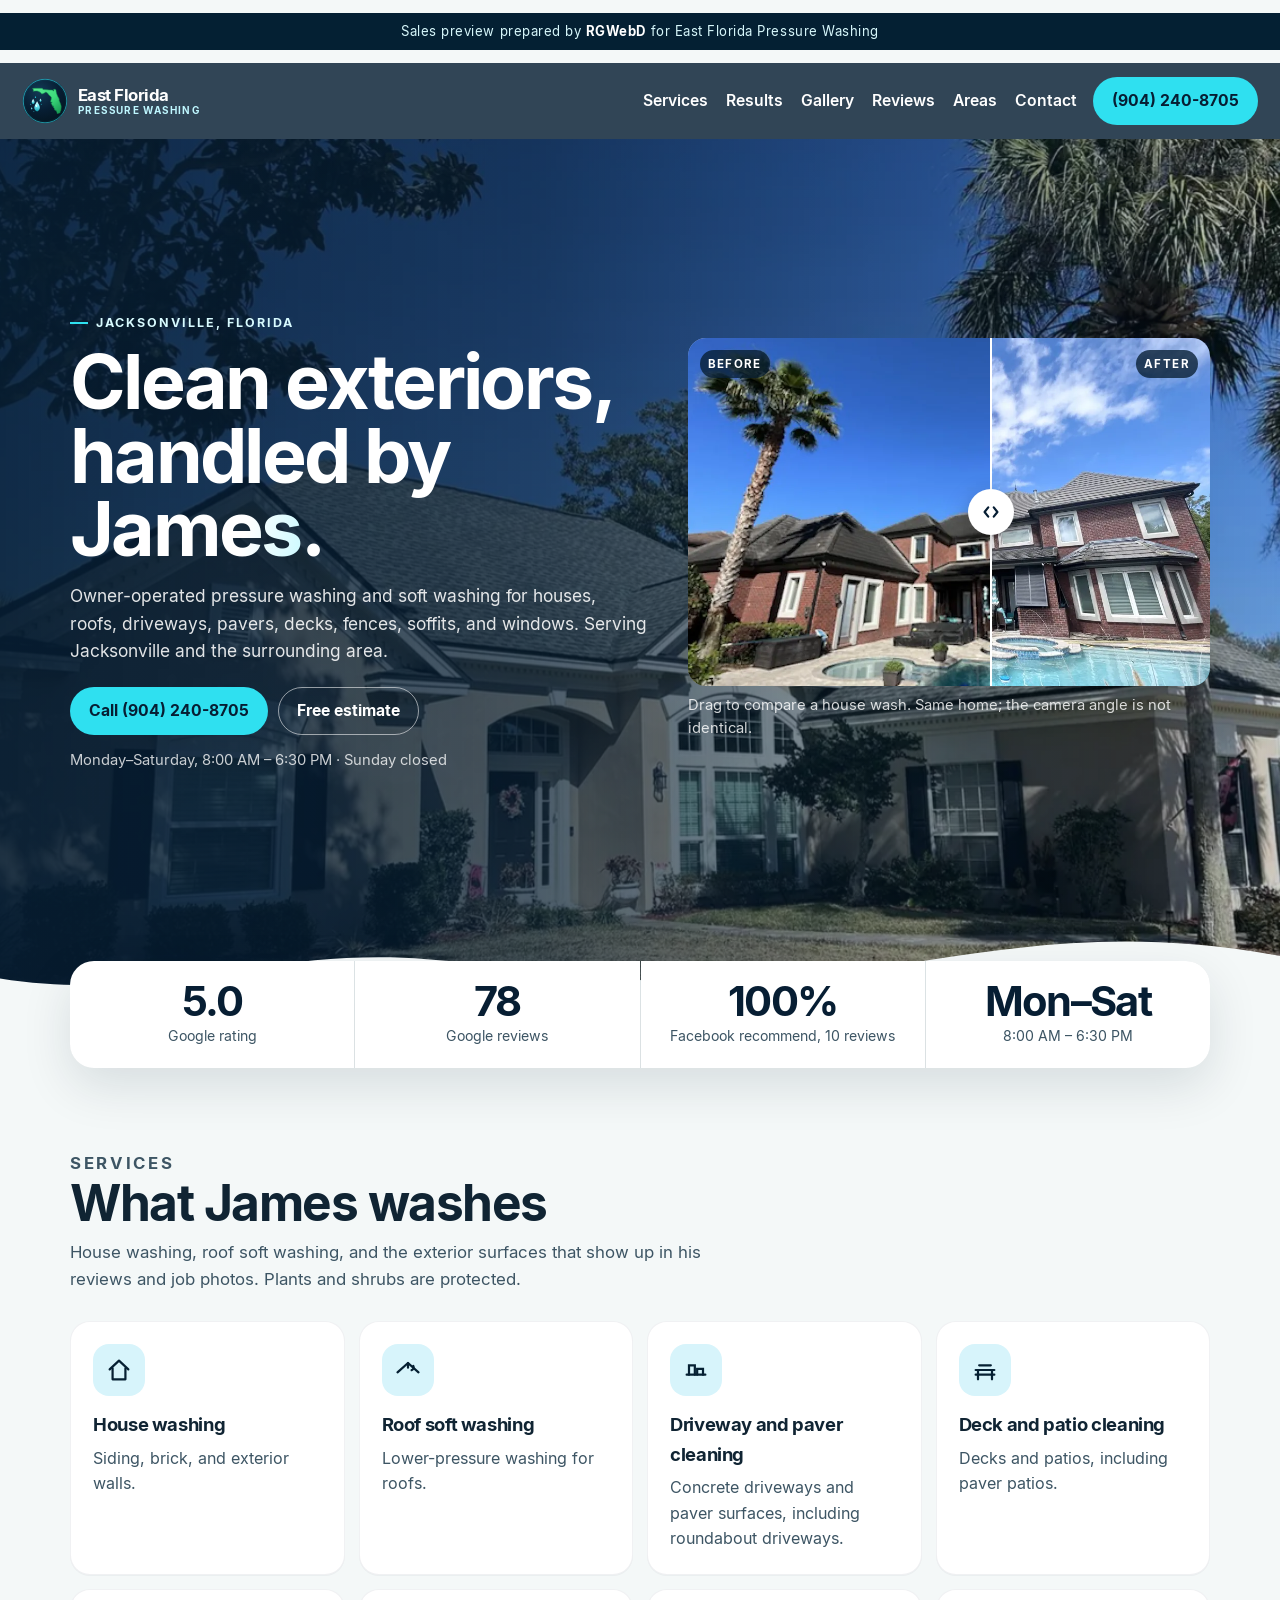
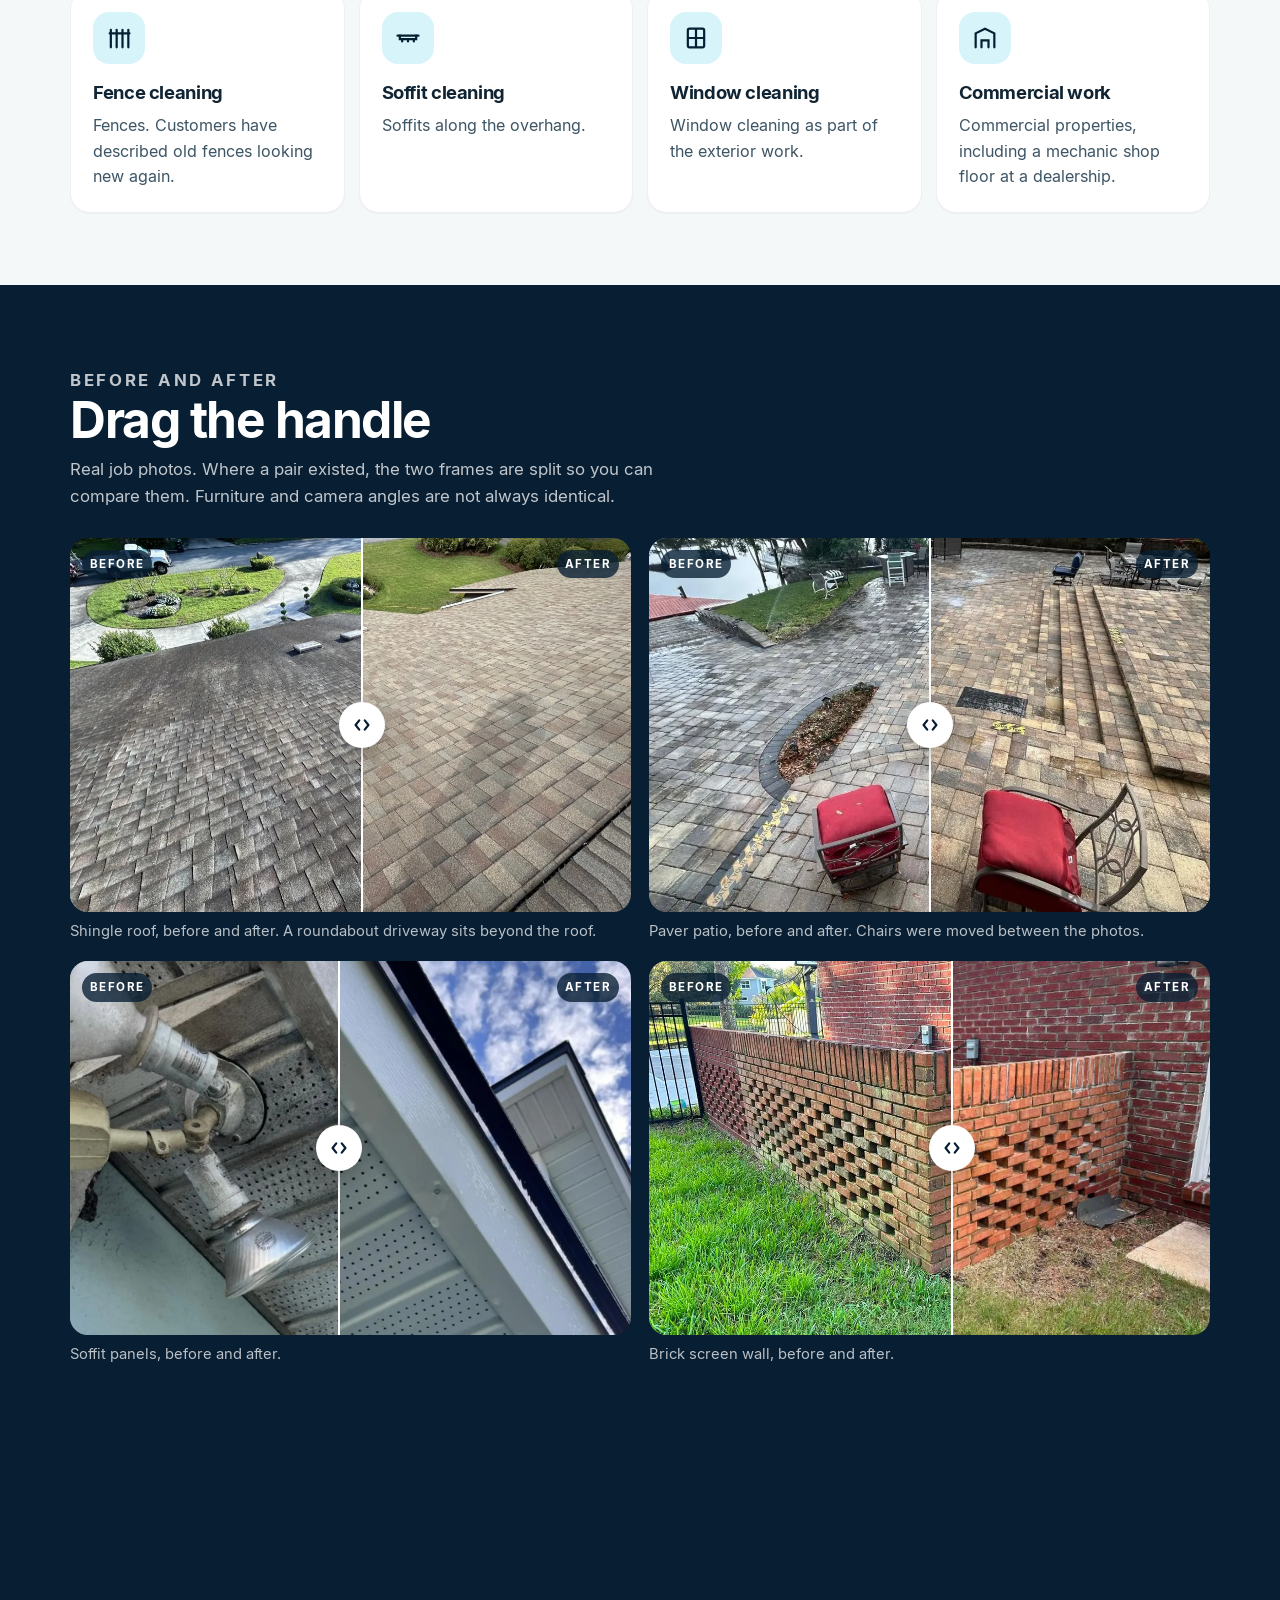
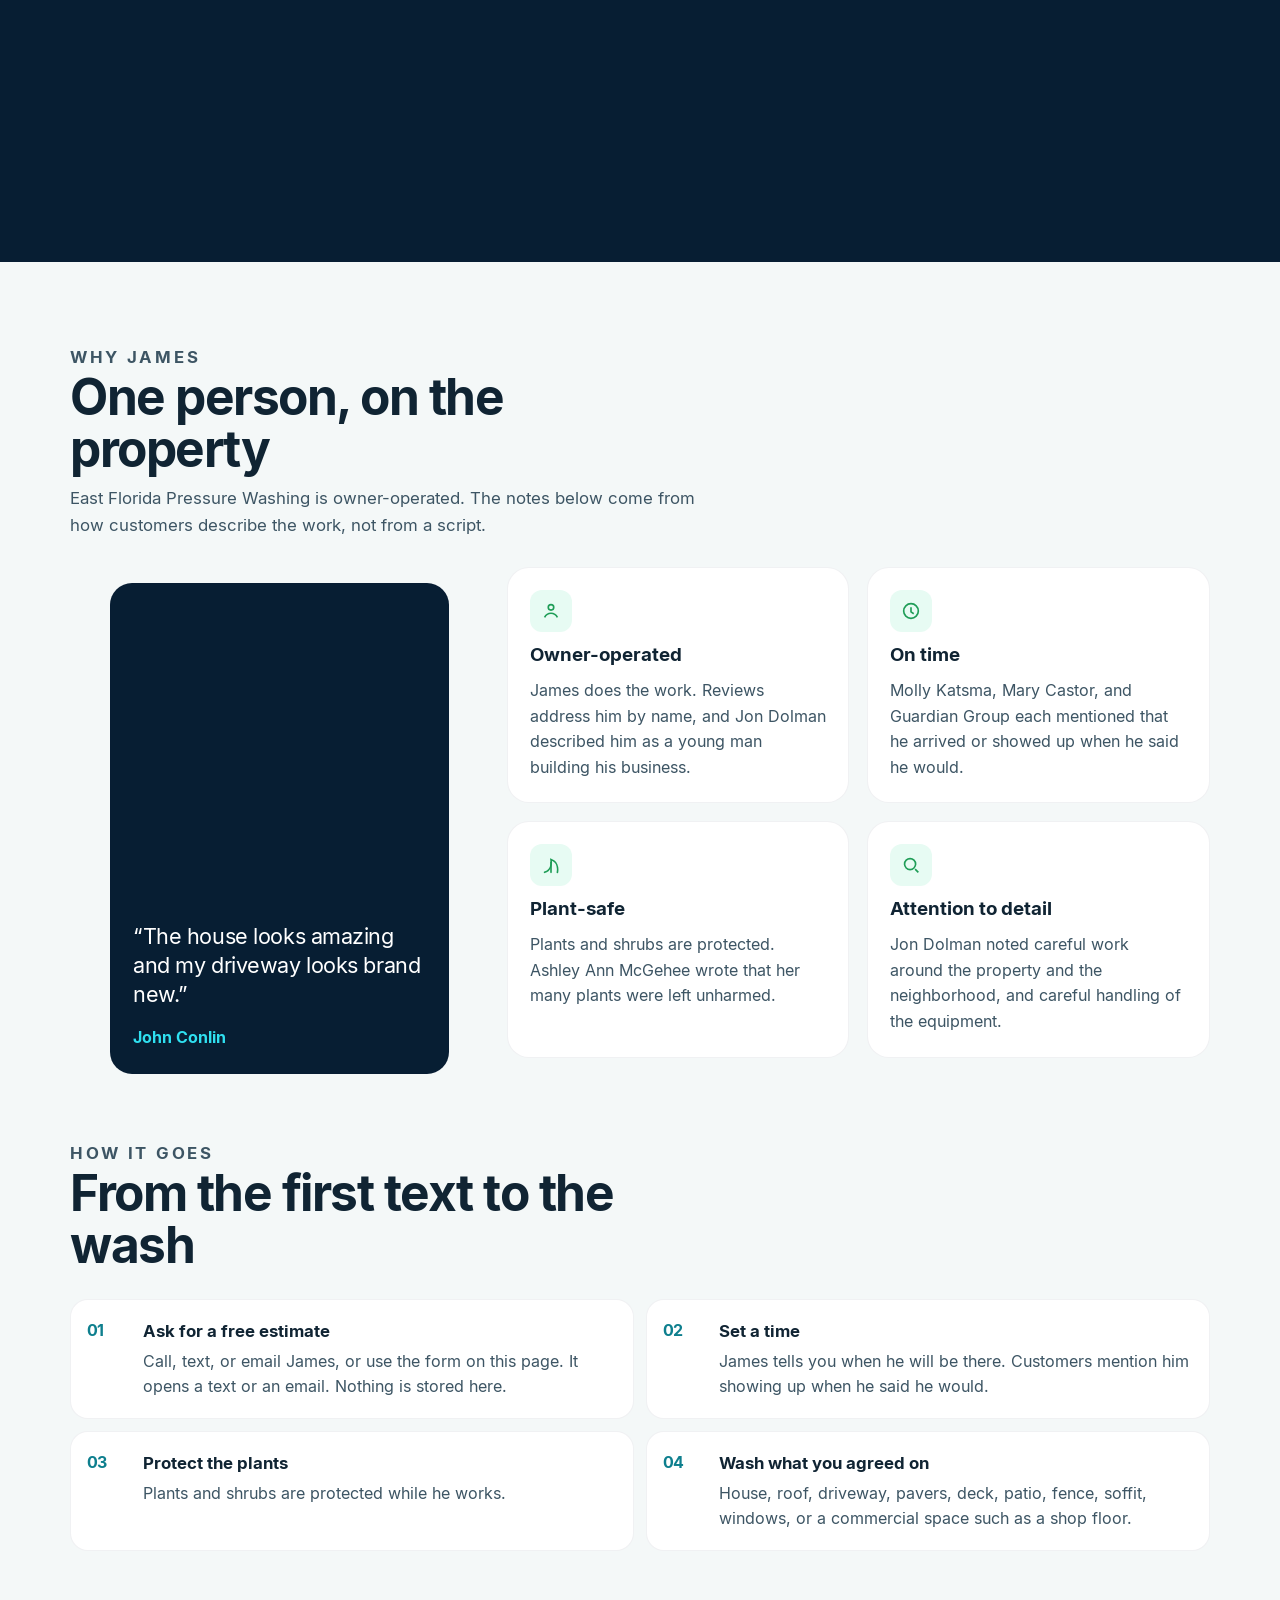
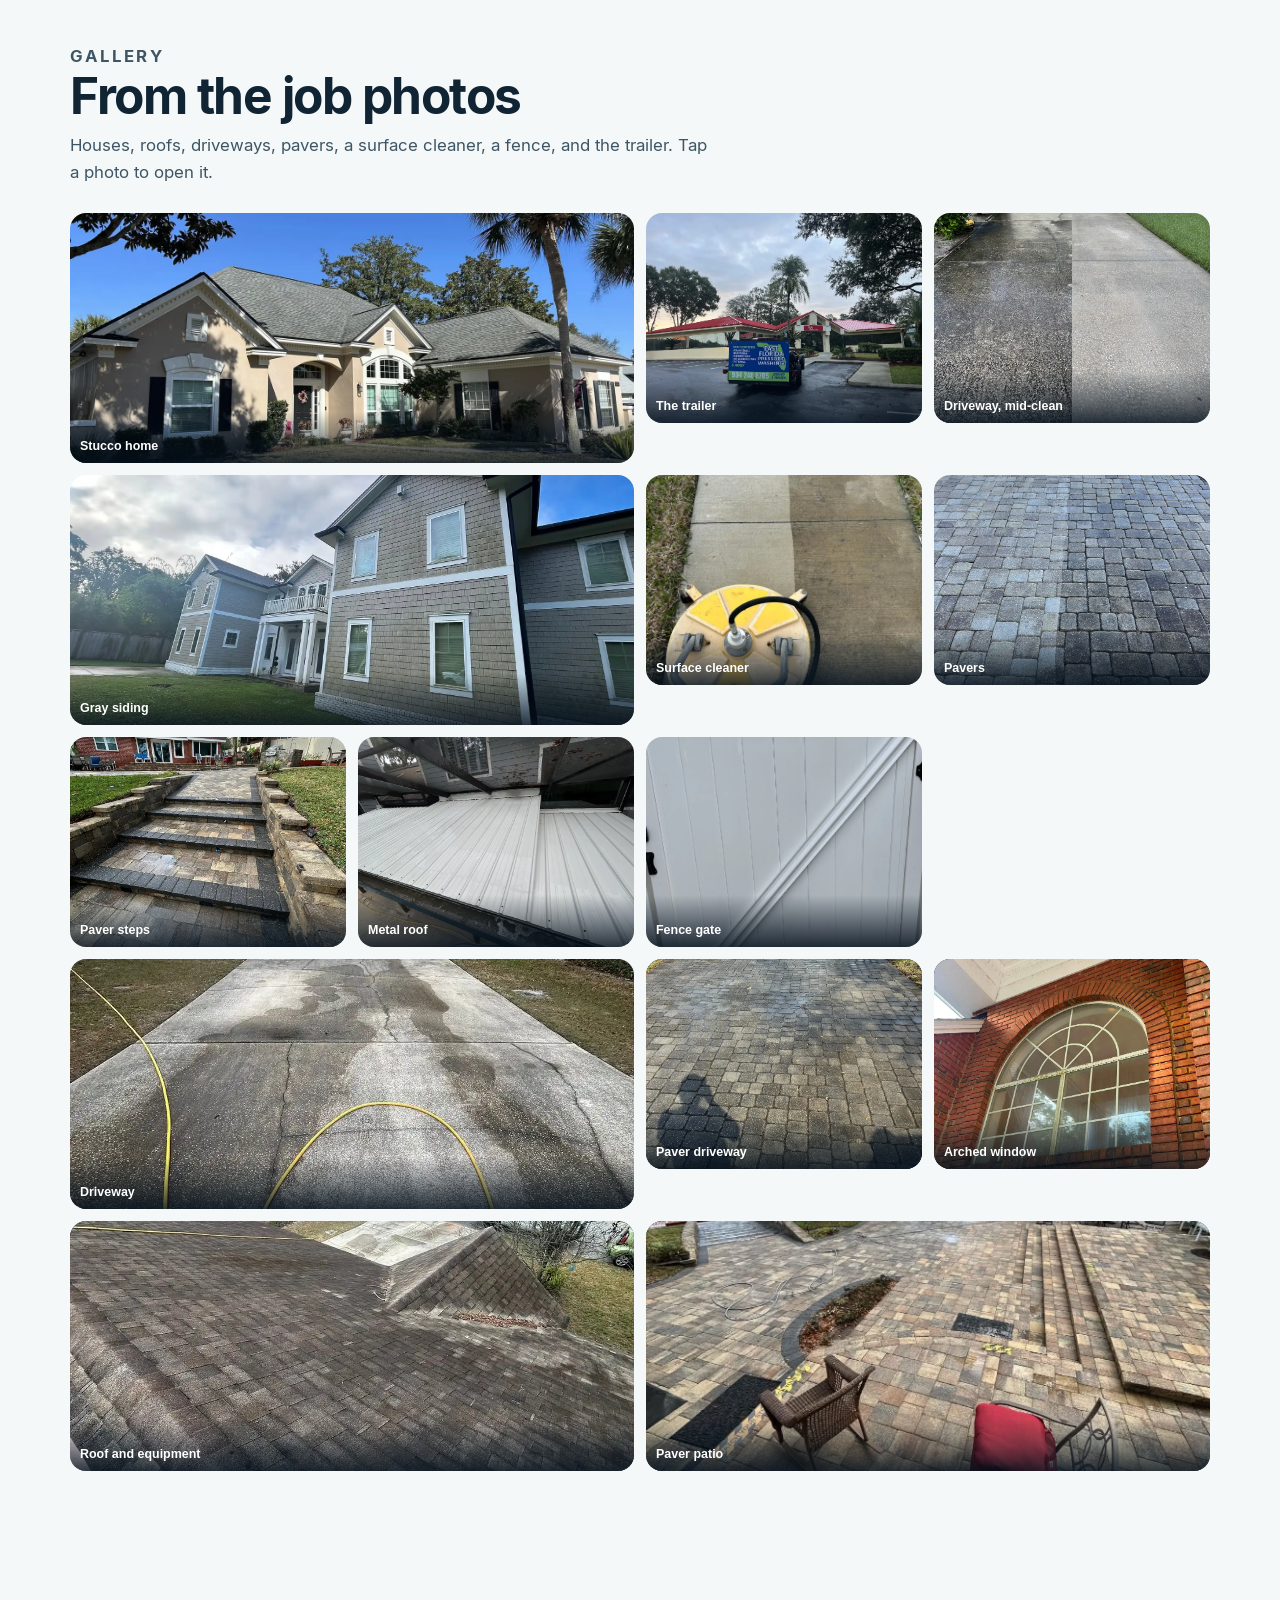
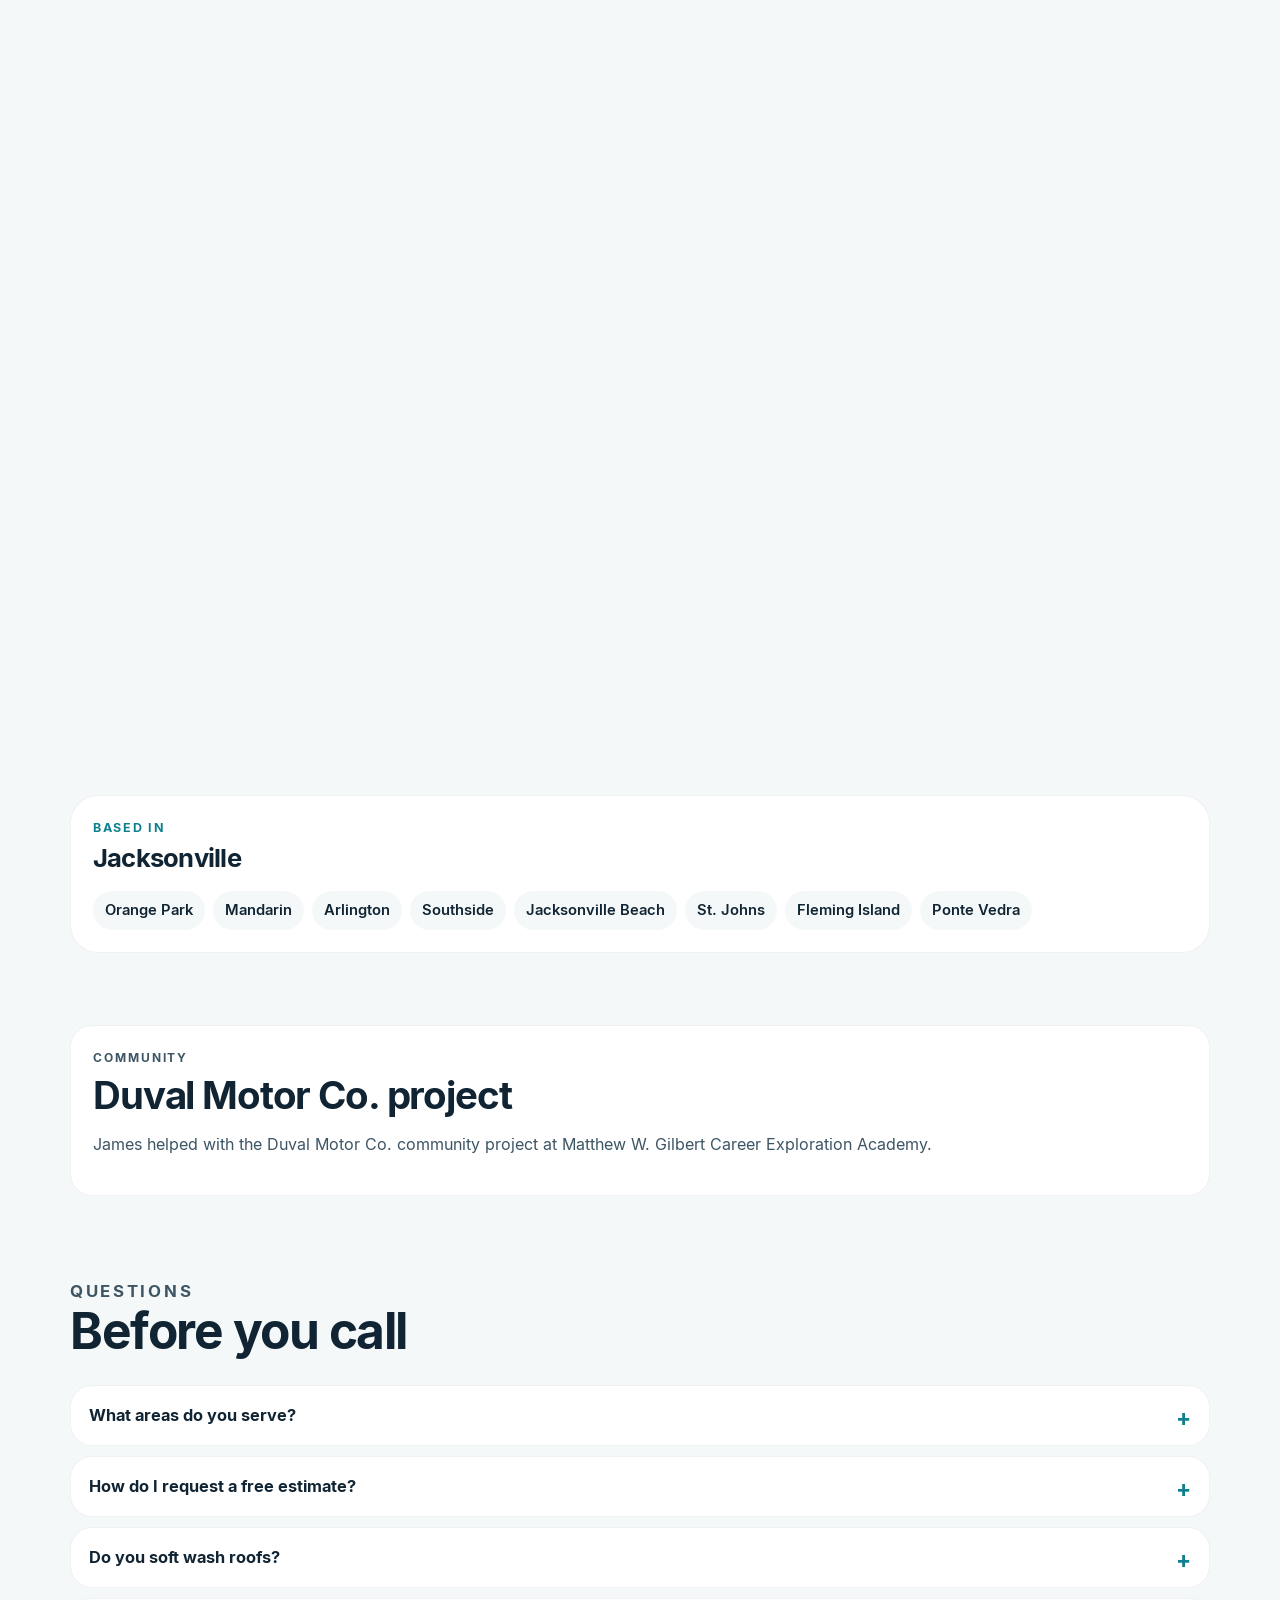
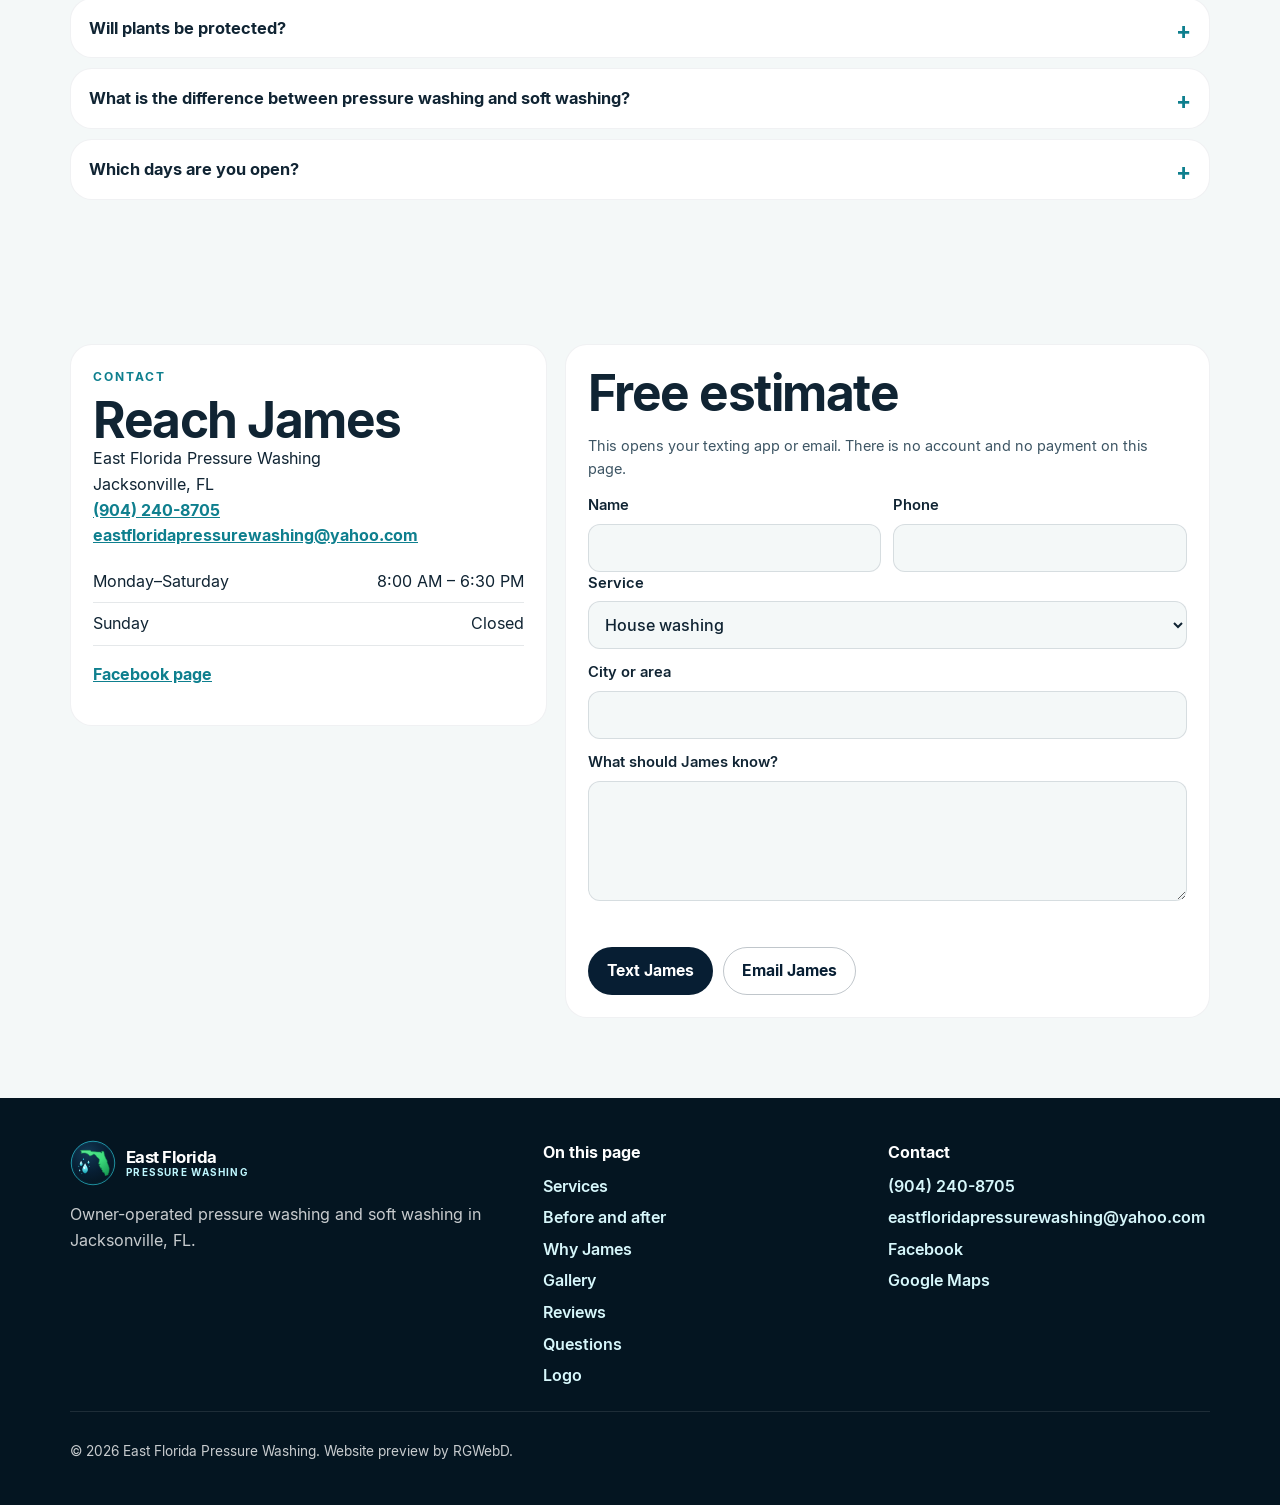
==== commit e645f00d: "Add demo visit tracking" ====
--- a/index.html
+++ b/index.html
@@ -93,6 +93,7 @@
     ]
   }
   </script>
+<script src="https://cosmiccallers.lovable.app/demo-track.js" data-demo="eastfloridapressurewashing" defer></script>
 </head>
 <body>
   <a class="skip" href="#main">Skip to content</a>
